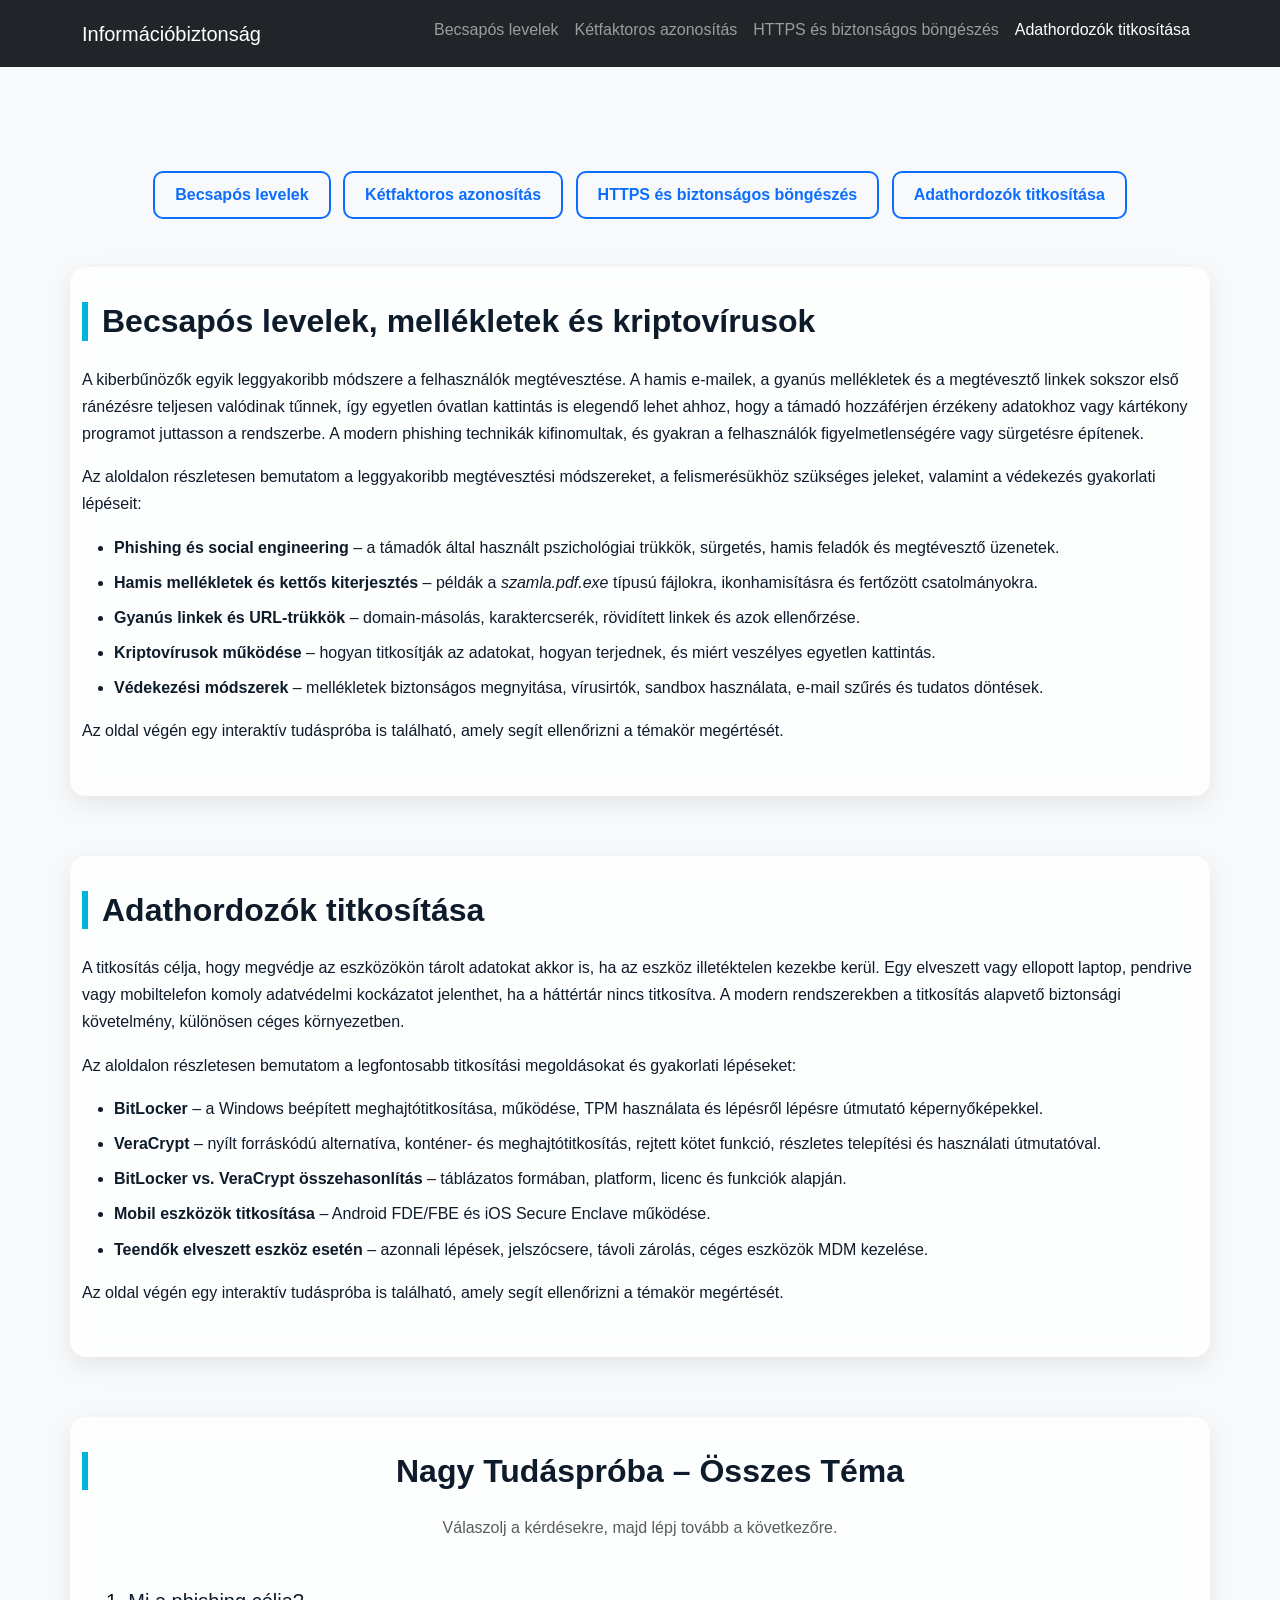
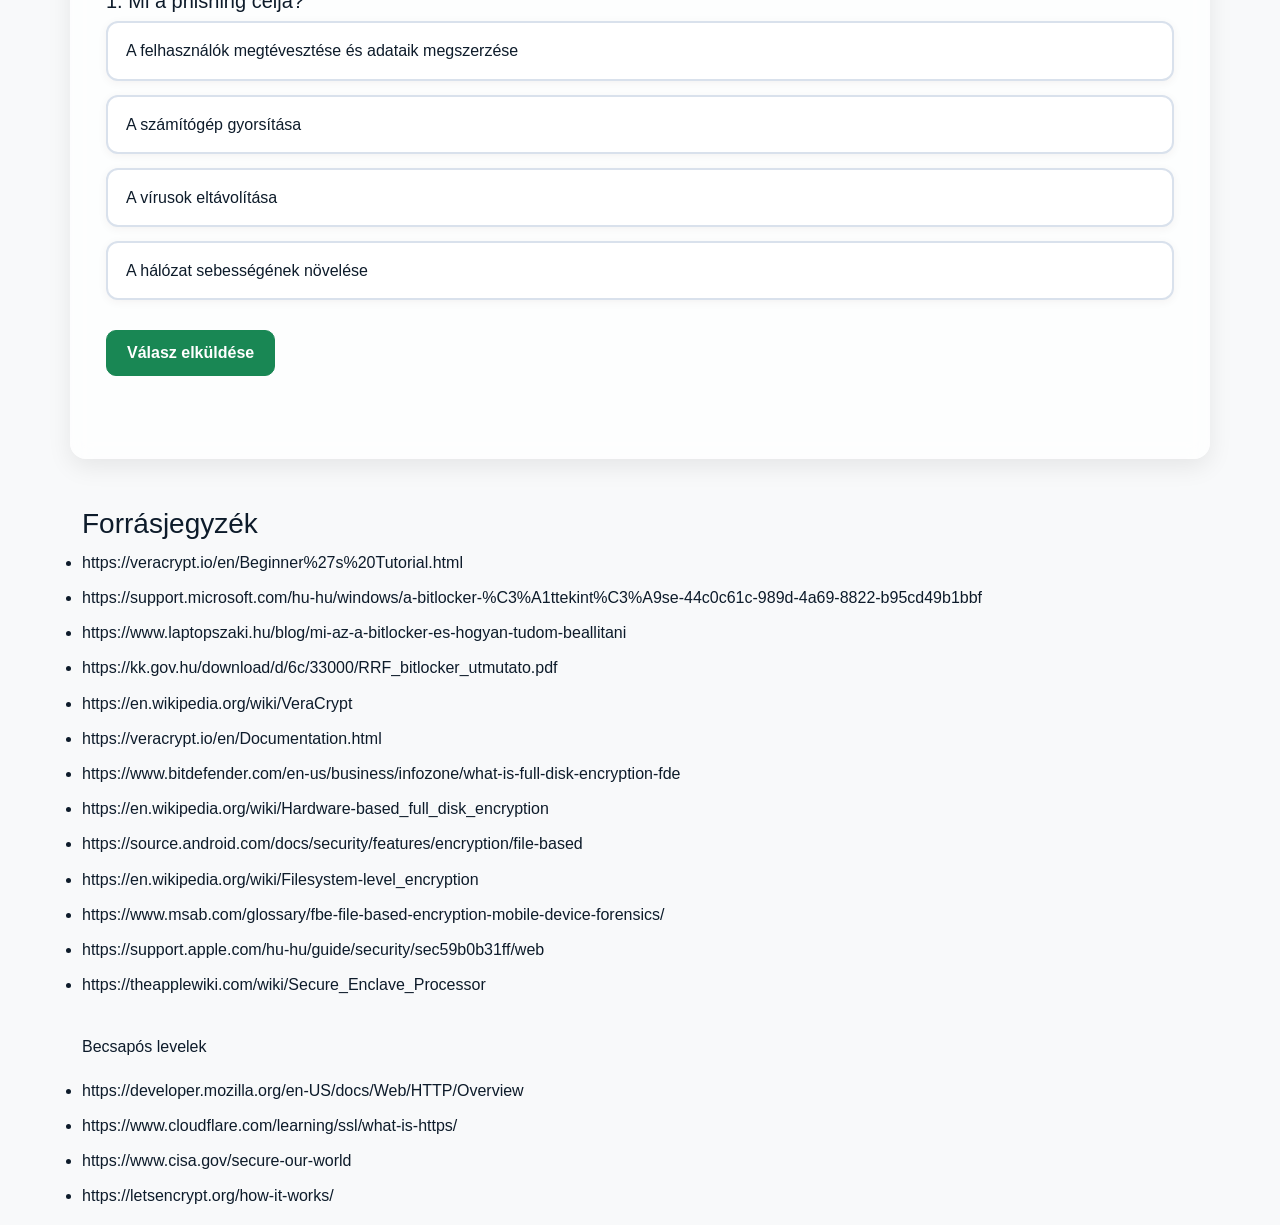
==== index.html @ 8bc3ad18 "Kvíz kérdések a közös kvízbe" ====
<!DOCTYPE html>
<html lang="hu">
<head>
    <meta charset="UTF-8">
    <meta name="viewport" content="width=device-width, initial-scale=1.0">
    <title>Főoldal</title>
    <link href="https://cdn.jsdelivr.net/npm/bootstrap@5.3.2/dist/css/bootstrap.min.css" rel="stylesheet">
    <link rel="stylesheet" href="style_index.css">
    <script src="https://cdn.jsdelivr.net/npm/bootstrap@5.3.2/dist/js/bootstrap.bundle.min.js"></script>
</head>
<body>

<nav class="navbar navbar-expand-lg navbar-dark bg-dark">
    <div class="container">
        <a class="navbar-brand" href="index.html">Információbiztonság</a>

        <button class="navbar-toggler" type="button" data-bs-toggle="collapse" data-bs-target="#mainNavbar">
            <span class="navbar-toggler-icon"></span>
        </button>

        <div class="collapse navbar-collapse" id="mainNavbar">
            <ul class="navbar-nav ms-auto">

                <li class="nav-item">
                    <a class="nav-link" href="becsapos_levelek.html">Becsapós levelek</a>
                </li>

                <li class="nav-item">
                    <a class="nav-link" href="ketfaktoros.html">Kétfaktoros azonosítás</a>
                </li>

                <li class="nav-item">
                    <a class="nav-link" href="https.html">HTTPS és biztonságos böngészés</a>
                </li>

                <li class="nav-item">
                    <a class="nav-link active" href="adathordozok.html">Adathordozók titkosítása</a>
                </li>

            </ul>
        </div>
    </div>
</nav>
<div class="wave"></div>

<div class="topic-nav text-center mt-4 mb-5">
    <a href="#becsapos" class="btn btn-outline-primary mx-1">Becsapós levelek</a>
    <a href="#ketfaktor" class="btn btn-outline-primary mx-1">Kétfaktoros azonosítás</a>
    <a href="#https" class="btn btn-outline-primary mx-1">HTTPS és biztonságos böngészés</a>
    <a href="#adathordozok" class="btn btn-outline-primary mx-1">Adathordozók titkosítása</a>
</div>
<section class="container mt-5">
    <h2 id="becsapos">Becsapós levelek, mellékletek és kriptovírusok</h2>

    <p>
        A kiberbűnözők egyik leggyakoribb módszere a felhasználók megtévesztése. A hamis e-mailek,
        a gyanús mellékletek és a megtévesztő linkek sokszor első ránézésre teljesen valódinak tűnnek,
        így egyetlen óvatlan kattintás is elegendő lehet ahhoz, hogy a támadó hozzáférjen érzékeny
        adatokhoz vagy kártékony programot juttasson a rendszerbe. A modern phishing technikák
        kifinomultak, és gyakran a felhasználók figyelmetlenségére vagy sürgetésre építenek.
    </p>

    <p>
        Az aloldalon részletesen bemutatom a leggyakoribb megtévesztési módszereket, a felismerésükhöz
        szükséges jeleket, valamint a védekezés gyakorlati lépéseit:
    </p>

    <ul>
        <li><strong>Phishing és social engineering</strong> – a támadók által használt pszichológiai trükkök, sürgetés, hamis feladók és megtévesztő üzenetek.</li>
        <li><strong>Hamis mellékletek és kettős kiterjesztés</strong> – példák a <em>szamla.pdf.exe</em> típusú fájlokra, ikonhamisításra és fertőzött csatolmányokra.</li>
        <li><strong>Gyanús linkek és URL‑trükkök</strong> – domain‑másolás, karaktercserék, rövidített linkek és azok ellenőrzése.</li>
        <li><strong>Kriptovírusok működése</strong> – hogyan titkosítják az adatokat, hogyan terjednek, és miért veszélyes egyetlen kattintás.</li>
        <li><strong>Védekezési módszerek</strong> – mellékletek biztonságos megnyitása, vírusirtók, sandbox használata, e-mail szűrés és tudatos döntések.</li>
    </ul>

    <p>
        Az oldal végén egy interaktív tudáspróba is található, amely segít ellenőrizni a témakör megértését.
    </p>
</section>

<section class="container mt-5">
    <h2 id="adathordozok">Adathordozók titkosítása</h2>

    <p>
        A titkosítás célja, hogy megvédje az eszközökön tárolt adatokat akkor is, ha az eszköz illetéktelen kezekbe kerül.
        Egy elveszett vagy ellopott laptop, pendrive vagy mobiltelefon komoly adatvédelmi kockázatot jelenthet, ha a háttértár nincs titkosítva.
        A modern rendszerekben a titkosítás alapvető biztonsági követelmény, különösen céges környezetben.
    </p>

    <p>Az aloldalon részletesen bemutatom a legfontosabb titkosítási megoldásokat és gyakorlati lépéseket:</p>

    <ul>
        <li><strong>BitLocker</strong> – a Windows beépített meghajtótitkosítása, működése, TPM használata és lépésről lépésre útmutató képernyőképekkel.</li>
        <li><strong>VeraCrypt</strong> – nyílt forráskódú alternatíva, konténer‑ és meghajtótitkosítás, rejtett kötet funkció, részletes telepítési és használati útmutatóval.</li>
        <li><strong>BitLocker vs. VeraCrypt összehasonlítás</strong> – táblázatos formában, platform, licenc és funkciók alapján.</li>
        <li><strong>Mobil eszközök titkosítása</strong> – Android FDE/FBE és iOS Secure Enclave működése.</li>
        <li><strong>Teendők elveszett eszköz esetén</strong> – azonnali lépések, jelszócsere, távoli zárolás, céges eszközök MDM kezelése.</li>
    </ul>

    <p>
        Az oldal végén egy interaktív tudáspróba is található, amely segít ellenőrizni a témakör megértését.
    </p>
</section>

<section id="quiz" class="container my-5">
    <h2 class="text-center mb-4">Nagy Tudáspróba – Összes Téma</h2>
    <p class="text-muted text-center mb-4">Válaszolj a kérdésekre, majd lépj tovább a következőre.</p>

    <div class="quiz-wrapper">
        <div id="quiz-box" class="quiz-card p-4"></div>

        <div class="text-center">
            <button id="next-btn" class="btn quiz-next-btn mt-3" onclick="nextQuestion()" style="display:none;">
                Következő kérdés →
            </button>
        </div>

        <div id="quiz-result" class="mt-4"></div>
    </div>
</section>

<script>
const quizData = [
    
    {
        question: "Mi a phishing célja?",
        options: [
            "A felhasználók megtévesztése és adataik megszerzése",
            "A számítógép gyorsítása",
            "A vírusok eltávolítása",
            "A hálózat sebességének növelése"
        ],
        answer: 0
    },
    {
        question: "Melyik jel utalhat phishing e-mailre?",
        options: [
            "Helyesírási hibák és sürgetés",
            "Személyes megszólítás",
            "Céglogó használata",
            "Rövid üzenet"
        ],
        answer: 0
    },
    {
        question: "Mi a bankszámlaszám‑változtatásos csalás lényege?",
        options: [
            "A támadó hamis számlaszámot küld a partner nevében",
            "A bank automatikusan módosítja a számlaszámot",
            "A felhasználó új számlát nyit",
            "A bank rendszere hibázik"
        ],
        answer: 0
    },
    {
        question: "Mi a push bombing?",
        options: [
            "Sok jóváhagyási kérés küldése a felhasználónak",
            "A telefon felrobbantása",
            "A jelszó automatikus módosítása",
            "A SIM-kártya letiltása"
        ],
        answer: 0
    },
    {
        question: "Mi a leggyakoribb phishing módszer?",
        options: [
            "Hamis e-mail, amely sürget és adatot kér",
            "Telefonhívás a banktól",
            "Személyes találkozó",
            "Hivatalos levél postán"
        ],
        answer: 0
    },

    
    {
        question: "Mi a kétfaktoros azonosítás lényege?",
        options: [
            "Két különböző azonosítási tényező használata",
            "Két jelszó használata",
            "Két felhasználó egyidejű bejelentkezése",
            "Két eszköz csatlakoztatása"
        ],
        answer: 0
    },
    {
        question: "Melyik NEM hitelesítési faktor?",
        options: [
            "Tudás (jelszó)",
            "Birtoklás (telefon)",
            "Biometria (ujjlenyomat)",
            "Monitor felbontása"
        ],
        answer: 3
    },
    {
        question: "Mi a legnagyobb hátránya az SMS‑alapú 2FA‑nak?",
        options: [
            "SIM‑csere támadással kijátszható",
            "Nem működik mobilon",
            "Drága",
            "Csak cégek használhatják"
        ],
        answer: 0
    },
    {
        question: "Miért biztonságosabb az authenticator alkalmazás az SMS‑nél?",
        options: [
            "A kódot a telefon generálja, nem érkezik SMS-ben",
            "Több számjegyű a kód",
            "Szebb a felület",
            "Nem kell internet"
        ],
        answer: 0
    },
    {
        question: "Mi a hardveres token előnye?",
        options: [
            "Nagyon magas biztonság",
            "Olcsó",
            "Nem kell hozzá jelszó",
            "Csak bankok használhatják"
        ],
        answer: 0
    },
    {
        question: "Mi a push értesítéses hitelesítés veszélye?",
        options: [
            "A felhasználó megszokásból jóváhagyhatja",
            "Nem működik mobilon",
            "Csak cégek használhatják",
            "Nem kér jelszót"
        ],
        answer: 0
    },

    
    {
        question: "Mi a HTTPS fő előnye a HTTP-hez képest?",
        options: [
            "Titkosított kapcsolatot biztosít",
            "Gyorsabb",
            "Kevesebb adatot használ",
            "Nem kell hozzá internet"
        ],
        answer: 0
    },
    {
        question: "Mit jelent a lakat ikon a böngészőben?",
        options: [
            "A kapcsolat titkosított",
            "Az oldal 100% megbízható",
            "Az oldal vírusmentes",
            "Az oldal gyors"
        ],
        answer: 0
    },
    {
        question: "Melyik NEM igaz a HTTP-re?",
        options: [
            "Titkosítatlan",
            "Lehallgatható",
            "Biztonságos bankoláshoz",
            "Port 80-at használ"
        ],
        answer: 2
    },
    {
        question: "Mi biztosítja a HTTPS titkosítását?",
        options: [
            "TLS",
            "VPN",
            "JavaScript",
            "HTML"
        ],
        answer: 0
    },
    {
        question: "Mi a digitális tanúsítvány szerepe?",
        options: [
            "Igazolja a weboldal hitelességét",
            "Gyorsítja a böngészést",
            "Megakadályozza a reklámokat",
            "Növeli a felbontást"
        ],
        answer: 0
    },
    {
        question: "Melyik tanúsítványtípus a legerősebb?",
        options: [
            "DV",
            "OV",
            "EV",
            "HTTP"
        ],
        answer: 2
    },
    {
        question: "Mi NEM igaz a HTTPS-re?",
        options: [
            "Titkosítja az adatokat",
            "Biztosítja az integritást",
            "Hitelesíti a szervert",
            "Megakadályozza a csaló weboldalakat"
        ],
        answer: 3
    },

    
    {
        question: "Miért fontos a titkosítás?",
        options: [
            "Megakadályozza, hogy illetéktelenek hozzáférjenek az adatokhoz",
            "Gyorsabb lesz a gép",
            "Több tárhelyet ad",
            "Nem kell jelszó"
        ],
        answer: 0
    },
    {
        question: "Miért nem elég a képernyőzár titkosítás nélkül?",
        options: [
            "A háttértár tartalma titkosítás nélkül olvasható",
            "A képernyőzár könnyen törlődik",
            "A képernyőzár törli az adatokat",
            "A képernyőzár csak telefonon működik"
        ],
        answer: 0
    },
    {
        question: "Mi a BitLocker?",
        options: [
            "Windows beépített meghajtótitkosítója",
            "Egy vírusirtó",
            "Egy jelszókezelő",
            "Egy böngésző"
        ],
        answer: 0
    },
    {
        question: "Mikor kérhet a BitLocker jelszót?",
        options: [
            "Ha a TPM gyanús változást észlel",
            "Ha túl sok fájlt törlünk",
            "Ha lemerül az akkumulátor",
            "Ha megváltozik a háttérkép"
        ],
        answer: 0
    },
    {
        question: "Mi a VeraCrypt egyik különleges funkciója?",
        options: [
            "Rejtett kötet",
            "Automatikus jelszómentés",
            "Csak pendrive titkosítása",
            "Fizetős funkciók"
        ],
        answer: 0
    },
    {
        question: "Mitől függ az iOS titkosításának erőssége?",
        options: [
            "A jelkód hosszától",
            "A telefon színétől",
            "A háttérkép felbontásától",
            "A SIM szolgáltatótól"
        ],
        answer: 0
    },
    {
        question: "Melyik Android titkosítási mód a modernebb?",
        options: [
            "FDE",
            "FBE",
            "Nincs titkosítás",
            "Csak rootolt telefonokon működik"
        ],
        answer: 1
    },
    {
        question: "Mi az első teendő, ha elveszik egy titkosított eszköz?",
        options: [
            "Jelszavak cseréje és távoli zárolás",
            "Új eszköz vásárlása",
            "Semmi, mert úgysem férnek hozzá",
            "A készülék szétszerelése"
        ],
        answer: 0
    },
    { question: "Mi a phishing lényege?",
      options: ["Technikai sebezhetőség kihasználása", "Az ember pszichológiai manipulálása", "Automatikus vírusfertőzés"],
      answer: 1 },

    { question: "Melyik pszichológiai trükk NEM jellemző a phishingre?",
      options: ["Sürgetés", "Félelemkeltés", "Humor"],
      answer: 2 },

    { question: "Mi az authority bias?",
      options: ["Tekintélyre hivatkozás", "Kíváncsiság felkeltése", "Jutalom ígérete"],
      answer: 0 },

    { question: "Mi a spear phishing?",
      options: ["Tömeges levél", "Személyre szabott támadás", "Telefonos átverés"],
      answer: 1 },

    { question: "Mi a whaling?",
      options: ["Vezetők elleni célzott támadás", "Makró vírus", "QR‑kódos csalás"],
      answer: 0 },

    { question: "Mi a clone phishing?",
      options: ["Valódi e-mail lemásolása", "Hamis QR-kód", "Telefonos csalás"],
      answer: 0 },

    { question: "Mi a BEC?",
      options: ["Céges pénzügyi átverés", "Fájlvírus", "Makróhiba"],
      answer: 0 },

    { question: "Mi a vishing?",
      options: ["Telefonos csalás", "QR‑kódos átverés", "Hamis weboldal"],
      answer: 0 },

    { question: "Mi a quishing?",
      options: ["QR‑kódos phishing", "Telefonos átverés", "Hamis számla"],
      answer: 0 },

    { question: "Melyik a gyanús feladó?",
      options: ["info@nav.gov.hu", "support@secure-bank-help.com", "ugyfelszolgalat@gls.com"],
      answer: 1 },

    { question: "Melyik a leginkább gyanús tárgy?",
      options: ["Számlatartozás értesítő", "Gyanús bejelentkezést észleltünk", "AZONNALI TEENDŐ – Fiókzárolás"],
      answer: 2 },

    { question: "Melyik a hamis link?",
      options: ["https://nav.gov.hu", "https://nav-refund.eu", "https://account.microsoft.com"],
      answer: 1 },

    { question: "Mi a helyes reakció gyanús e-mailre?",
      options: ["Megnyitod", "Törlöd vagy jelented", "Válaszolsz"],
      answer: 1 },

    { question: "Mi a phishing fő célja?",
      options: ["Adatlopás", "Képszerkesztés", "Hangfelvétel"],
      answer: 0 },

    { question: "Mi a Unicode domain hamisítás lényege?",
      options: ["Hasonló karakterekkel megtévesztés", "Fájlméret növelése", "Ikoncsere"],
      answer: 0 },

    { question: "Mi a helyes lépés, ha egy link gyanús?",
      options: ["Rákattintasz", "Egérrel fölé viszed és ellenőrzöd", "Továbbítod másnak"],
      answer: 1 },

    { question: "Mi a social engineering lényege?",
      options: ["Ember manipulálása", "Hardverhiba", "Szoftverfrissítés"],
      answer: 0 },

    { question: "Mi a helyes reakció NAV‑os csalásra?",
      options: ["Megnyitod a linket", "Ellenőrzöd a hivatalos oldalon", "Visszaírsz"],
      answer: 1 },

    { question: "Mi a GLS/DPD csomagos csalás célja?",
      options: ["Csomagküldés", "Vámkezelési díj kicsalása", "Reklám"],
      answer: 1 },

    { question: "KÉPES – Mi a gyanús ezen az Instagram‑os e-mailen?",
      options: ["Sürgetés és fióklezárás fenyegetése", "Hivatalos domain", "Semmi gyanús"],
      answer: 0,
      image: "images/kviz2.png" },

    { question: "Mi a kettős kiterjesztés célja?",
      options: ["Gyorsabb megnyitás", "Valódi kiterjesztés elrejtése", "Fájlméret csökkentése"],
      answer: 1 },

    { question: "Melyik a veszélyes fájlnév?",
      options: ["szamla_2024.pdf", "photo.jpg.exe", "dokumentum.docx"],
      answer: 1 },

    { question: "Mi a homoglif trükk?",
      options: ["Hasonló betűk cseréje", "Fájlméret növelése", "Ikoncsere"],
      answer: 0 },

    { question: "Mi a RAT?",
      options: ["Távoli hozzáférést adó kártevő", "Számlázó program", "Képszerkesztő"],
      answer: 0 },

    { question: "Mi történhet fertőzött melléklet megnyitásakor?",
      options: ["Letölt további kártevőket", "Csak képet jelenít meg", "Semmi"],
      answer: 0 },

    { question: "KÉPES – Miben gyanús ez az üzenet, amely APK letöltésére kér?",
      options: ["Ismeretlen forrásból APK‑t töltet le", "Hivatalos áruházba visz", "Semmi gond vele"],
      answer: 0,
      image: "images/kviz1.jpg" },

    { question: "Mi a helyes lépés fertőzés gyanúja után?",
      options: ["Újraindítás", "Wi‑Fi kikapcsolása", "Megnyitás újra"],
      answer: 1 },

    { question: "Melyik NEM veszélyes kiterjesztés?",
      options: [".exe", ".scr", ".jpg"],
      answer: 2 },

    { question: "Mi a sandbox célja?",
      options: ["Biztonságos tesztelés", "Fájl tömörítés", "Kép szerkesztés"],
      answer: 0 },

    { question: "Mi a helyes reakció gyanús mellékletre?",
      options: ["Megnyitod", "Továbbítod", "Nem nyitod meg és jelzed"],
      answer: 2 },

    { question: "Mi a Unicode RTL override?",
      options: ["Fájlnév végét megfordítja", "Ikoncsere", "Fájlméret növelése"],
      answer: 0 },

    { question: "Mi a proxy fertőzés?",
      options: ["Gép felhasználása más támadásokhoz", "Képátalakítás", "Hangtorzítás"],
      answer: 0 },

    { question: "Mi a helyes lépés ZIP melléklet esetén?",
      options: ["Automatikus megnyitás", "Tartalom ellenőrzése", "Továbbítás"],
      answer: 1 },

    { question: "Mi a makró vírus?",
      options: ["Word/Excel makróban futó kártevő", "Képnézegető", "Hangfájl"],
      answer: 0 },

    { question: "Mi a ransomware célja?",
      options: ["Titkosítás és zsarolás", "Képszerkesztés", "Hangfelvétel"],
      answer: 0 },

    { question: "Mi a ransomware első lépése?",
      options: ["Fájlok feltérképezése", "Titkosítás", "Törlés"],
      answer: 0 },

    { question: "Mi a ransomware végső lépése?",
      options: ["Zsaroló üzenet megjelenítése", "Windows frissítés", "Fájlok törlése"],
      answer: 0 },

    { question: "Melyik titkosítást használják gyakran?",
      options: ["AES + RSA", "ZIP", "PNG"],
      answer: 0 },

    { question: "Miért hatékony a ransomware?",
      options: ["Visszafejthetetlen titkosítás kulcs nélkül", "Lassú működés", "Kevésbé terjed"],
      answer: 0 },

    { question: "KÉPES – Mit látsz ezen a képen?",
      options: ["Ransomware zsaroló üzenetet", "Egyszerű szöveges jegyzetet", "Számlát"],
      answer: 0,
      image: "images/kviz3.png" },

    { question: "Mi a helyes lépés fertőzés után?",
      options: ["Wi‑Fi kikapcsolása", "Újraindítás", "Megnyitás újra"],
      answer: 0 },

    { question: "Mi a hálózati fertőzés veszélye?",
      options: ["Tömeges kár", "Lassú gép", "Hanghiba"],
      answer: 0 },

    { question: "Mi a shadow copy törlése?",
      options: ["Árnyékmásolatok eltávolítása", "Képszerkesztés", "Hangfelvétel"],
      answer: 0 },

    { question: "Mi a kulcskezelés célja?",
      options: ["Titkosítási kulcs védelme", "Kép tömörítés", "Hangtorzítás"],
      answer: 0 },

    { question: "Mi a smishing?",
      options: ["SMS‑es phishing", "Telefonos csalás", "QR‑kódos átverés"],
      answer: 0 },

    { question: "Mi a csomagos csalás célja?",
      options: ["Vámkezelési díj kicsalása", "Csomagküldés", "Reklám"],
      answer: 0 },

    { question: "Mi a helyes reakció gyanús SMS-re?",
      options: ["Megnyitod", "Törlöd", "Visszaírsz"],
      answer: 1 },

    { question: "KÉPES – Mi a gyanús ezen a Royal Mail‑es SMS‑en?",
      options: ["Díjfizetésre kér egy furcsa domainen", "Mindig így kommunikál a posta", "Semmi gyanús"],
      answer: 0,
      image: "images/kviz5.jpg" },

    { question: "KÉPES – Mi a gyanús ezen a FedEx‑es SMS‑en?",
      options: ["Rövidített, ismeretlen link", "Hivatalos alkalmazásra mutat", "Semmi gyanús"],
      answer: 0,
      image: "images/kviz4.jpg" }
];


let currentIndex = 0;
let score = 0;
let answers = [];
let selectedAnswer = null;

function loadQuestion() {
    selectedAnswer = null;

    const q = quizData[currentIndex];
    const box = document.getElementById("quiz-box");

    let imageHTML = "";
    if (q.image) {
        imageHTML = `<img src="${q.image}" class="img-fluid mb-3" alt="Kérdés képe">`;
    }

    box.innerHTML = `
    ${imageHTML}
    <h5>${currentIndex + 1}. ${q.question}</h5>

    ${q.options.map((opt, i) => `
        <div class="quiz-option" onclick="selectOption(${i})" id="opt-${i}">
            ${opt}
        </div>
    `).join("")}

    <button class="btn btn-success mt-3" onclick="submitAnswer()">Válasz elküldése</button>
`;

}

function selectOption(i) {
    selectedAnswer = i;

    document.querySelectorAll(".quiz-option").forEach(opt => {
        opt.classList.remove("selected");
    });

    document.getElementById(`opt-${i}`).classList.add("selected");
}

function submitAnswer() {
    if (selectedAnswer === null) {
        alert("Válassz egy lehetőséget!");
        return;
    }

    const correct = quizData[currentIndex].answer;

    answers.push({
        question: quizData[currentIndex].question,
        selected: quizData[currentIndex].options[selectedAnswer],
        correct: quizData[currentIndex].options[correct],
        isCorrect: selectedAnswer === correct
    });

    if (selectedAnswer === correct) {
        document.getElementById(`opt-${selectedAnswer}`).classList.add("correct");
        score++;
    } else {
        document.getElementById(`opt-${selectedAnswer}`).classList.add("wrong");
        document.getElementById(`opt-${correct}`).classList.add("correct");
    }

    document.querySelectorAll(".quiz-option").forEach(opt => {
        opt.classList.add("locked");
    });

    document.getElementById("next-btn").style.display = "inline-block";
}

function nextQuestion() {
    currentIndex++;

    document.getElementById("next-btn").style.display = "none";

    if (currentIndex < quizData.length) {
        loadQuestion();
    } else {
        showResults();
    }
}

function showResults() {
    let html = `
        <h3>Eredmény: ${score} / ${quizData.length} pont</h3>
        <ul class="list-group mt-3">
    `;

    answers.forEach((a, i) => {
        html += `
            <li class="list-group-item">
                <strong>${i + 1}. ${a.question}</strong><br>
                <span style="color:${a.isCorrect ? 'green' : 'red'};">
                    Te válaszod: ${a.selected}
                </span><br>
                <em>Helyes válasz: ${a.correct}</em>
            </li>
        `;
    });

    html += "</ul>";

    document.getElementById("quiz-box").innerHTML = "";
    document.getElementById("quiz-result").innerHTML = html;
}

window.onload = loadQuestion;
</script>


<h3 class="container mt-4">Forrásjegyzék</h3>
<ul class="container">
    <li>https://veracrypt.io/en/Beginner%27s%20Tutorial.html</li>
    <li>https://support.microsoft.com/hu-hu/windows/a-bitlocker-%C3%A1ttekint%C3%A9se-44c0c61c-989d-4a69-8822-b95cd49b1bbf</li>
    <li>https://www.laptopszaki.hu/blog/mi-az-a-bitlocker-es-hogyan-tudom-beallitani</li>
    <li>https://kk.gov.hu/download/d/6c/33000/RRF_bitlocker_utmutato.pdf</li>
    <li>https://en.wikipedia.org/wiki/VeraCrypt</li>
    <li>https://veracrypt.io/en/Documentation.html</li>
    <li>https://www.bitdefender.com/en-us/business/infozone/what-is-full-disk-encryption-fde</li>
    <li>https://en.wikipedia.org/wiki/Hardware-based_full_disk_encryption</li>
    <li>https://source.android.com/docs/security/features/encryption/file-based</li>
    <li>https://en.wikipedia.org/wiki/Filesystem-level_encryption</li>
    <li>https://www.msab.com/glossary/fbe-file-based-encryption-mobile-device-forensics/</li>
    <li>https://support.apple.com/hu-hu/guide/security/sec59b0b31ff/web</li>
    <li>https://theapplewiki.com/wiki/Secure_Enclave_Processor</li>
    <br>
    <p>Becsapós levelek</p>
    <li>https://developer.mozilla.org/en-US/docs/Web/HTTP/Overview</li>
    <li>https://www.cloudflare.com/learning/ssl/what-is-https/</li>
    <li>https://www.cisa.gov/secure-our-world</li>
    <li>https://letsencrypt.org/how-it-works/</li>
</ul>

</body>
</html>
---- style_index.css ----
body {
    font-family: 'Inter', sans-serif;
    background: #f8f9fa;
    color: #0d1b2a;
    line-height: 1.7;
}

.hero {
    background: linear-gradient(rgba(0,0,0,0.65), rgba(0,0,0,0.65)),
                url('https://blancco.hu/wp-content/uploads/2017/11/encryption-768x399.jpg');
    background-size: cover;
    background-position: center;
    padding: 140px 0;
    text-align: center;
    color: white;
}

.hero h1 {
    font-size: 3.2rem;
    font-weight: 700;
}

.hero p {
    font-size: 1.4rem;
    opacity: 0.9;
}

section {
    background: rgba(255,255,255,0.75);
    backdrop-filter: blur(10px);
    padding: 35px;
    border-radius: 16px;
    box-shadow: 0 8px 24px rgba(0,0,0,0.08);
    margin-bottom: 60px;
    animation: fadeIn 0.5s ease;
}

.section-title,
h2 {
    font-size: 2rem;
    font-weight: 700;
    border-left: 6px solid #00b4d8;
    padding-left: 14px;
    margin-bottom: 25px;
}

img.img-fluid {
    border-radius: 14px;
    border: 1px solid #dce3eb;
    box-shadow: 0 6px 18px rgba(0,0,0,0.12);
}

table {
    border-radius: 12px;
    overflow: hidden;
}

.table {
    background: white;
    box-shadow: 0 6px 20px rgba(0,0,0,0.08);
}

.table thead {
    background: linear-gradient(135deg, #1e88e5, #1565c0);
    color: white;
}

ul li, ol li {
    margin-bottom: 8px;
}

.alert {
    border-radius: 12px;
    padding: 18px 22px;
    font-size: 1rem;
}

button, .btn {
    border-radius: 10px !important;
    padding: 10px 20px !important;
    font-weight: 600 !important;
}

@keyframes fadeIn {
    from { opacity: 0; transform: translateY(10px); }
    to { opacity: 1; transform: translateY(0); }
}

html {
    scroll-behavior: smooth;
}
.wave {
    width: 100%;
    height: 80px;
    background: url('https://svgshare.com/i/ubC.svg');
    background-size: cover;
}

.topic-nav .btn {
    border-radius: 30px;
    padding: 10px 22px;
    font-weight: 600;
    border-width: 2px;
    transition: 0.25s ease;
}

.topic-nav .btn:hover {
    background: #0d6efd;
    color: white;
    transform: translateY(-2px);
    box-shadow: 0 6px 16px rgba(0,0,0,0.15);
}

.quiz-option {
    background: #ffffff;
    border: 2px solid #d9e1ec;
    border-radius: 12px;
    padding: 14px 18px;
    margin-bottom: 14px;
    font-size: 1rem;
    font-weight: 500;
    cursor: pointer;
    transition: 0.25s ease;
    box-shadow: 0 2px 10px rgba(0,0,0,0.05);

    display: block;     
    width: 100%;         
}
.quiz-option.selected {
    background: #b6d4fe !important;
    border-color: #0a58ca !important;
    color: #000 !important;
    box-shadow: 0 0 10px rgba(0, 123, 255, 0.5);
    transform: scale(1.02);
}
.quiz-next-btn {
    background: linear-gradient(135deg, #4a90e2, #6fcf97);
    border: none;
    color: white !important;
    padding: 12px 28px !important;
    font-size: 1.15rem !important;
    border-radius: 14px !important;
    font-weight: 600 !important;
    letter-spacing: 0.5px;
    transition: 0.25s ease;
    box-shadow: 0 4px 12px rgba(0,0,0,0.15);
}

.quiz-next-btn:hover {
    transform: translateY(-3px);
    box-shadow: 0 8px 20px rgba(0,0,0,0.25);
    opacity: 0.95;
}

.quiz-next-btn:active {
    transform: translateY(0);
    box-shadow: 0 4px 12px rgba(0,0,0,0.15);
}
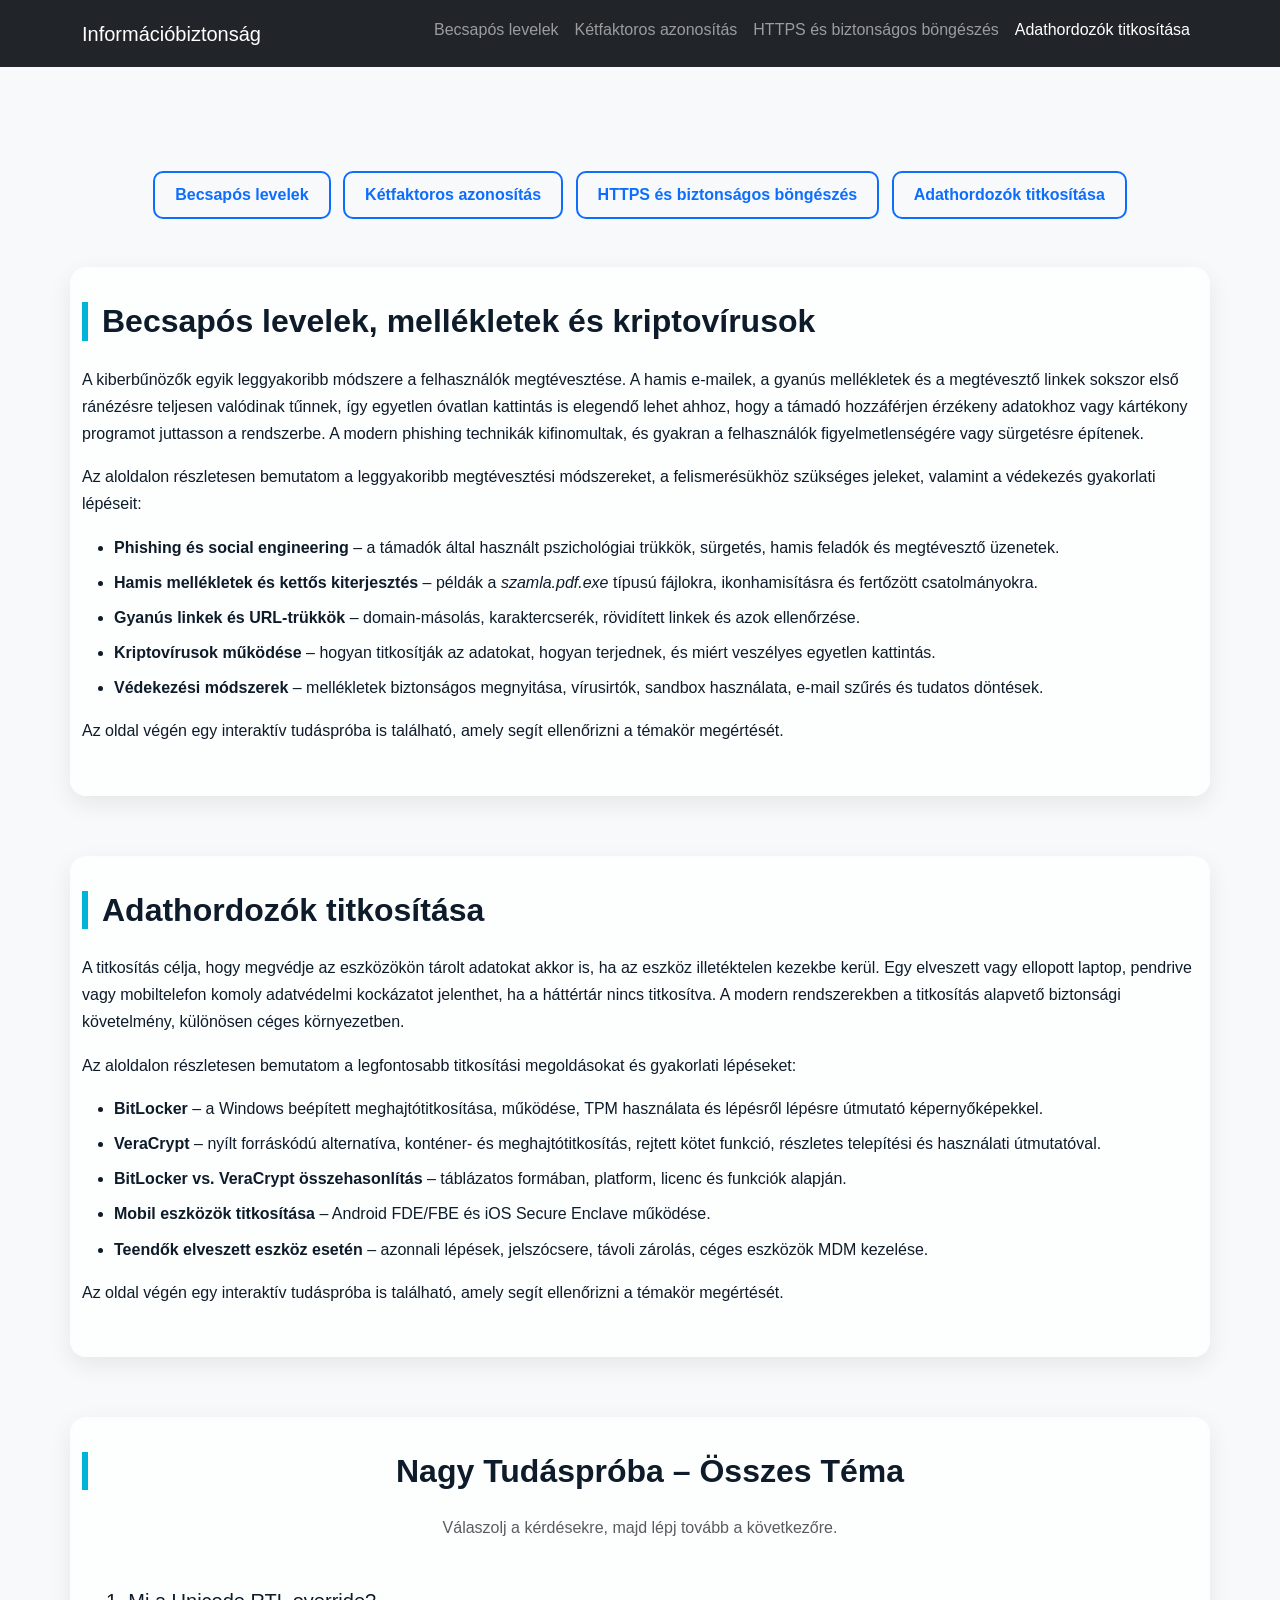
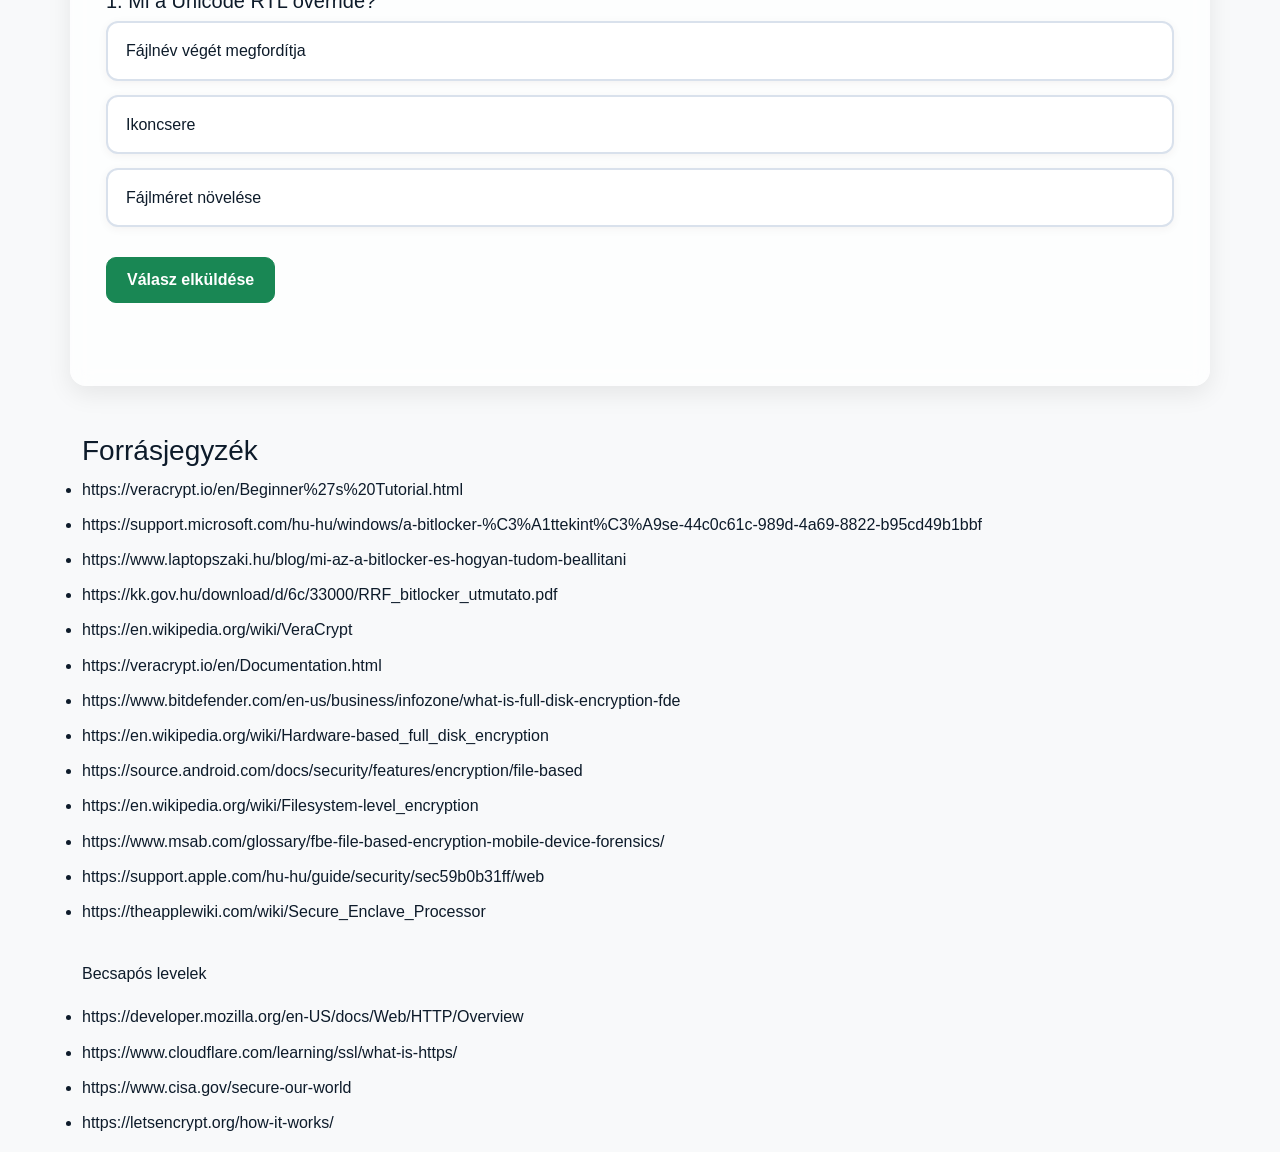
==== commit 7bed8df0: "Fő oldal quiz Quiz randomizálása." ====
--- a/index.html
+++ b/index.html
@@ -120,7 +120,7 @@
 </section>
 
 <script>
-const quizData = [
+let quizData = [
     
     {
         question: "Mi a phishing célja?",
@@ -311,7 +311,7 @@
     {
         question: "Miért fontos a titkosítás?",
         options: [
-            "Megakadályozza, hogy illetéktelenek hozzáférjenek az adatokhoz",
+            "Megakadályozza, hogy illetékftelenek hozzáférjenek az adatokhoz",
             "Gyorsabb lesz a gép",
             "Több tárhelyet ad",
             "Nem kell jelszó"
@@ -589,6 +589,19 @@
       answer: 0,
       image: "images/kviz4.jpg" }
 ];
+
+function getRandomQuestions(allQuestions, count) {
+    let shuffled = [...allQuestions];
+
+    for (let i = shuffled.length - 1; i > 0; i--) {
+        const j = Math.floor(Math.random() * (i + 1));
+        [shuffled[i], shuffled[j]] = [shuffled[j], shuffled[i]];
+    }
+
+    return shuffled.slice(0, count);
+}
+
+quizData = getRandomQuestions(quizData, 40);
 
 
 let currentIndex = 0;
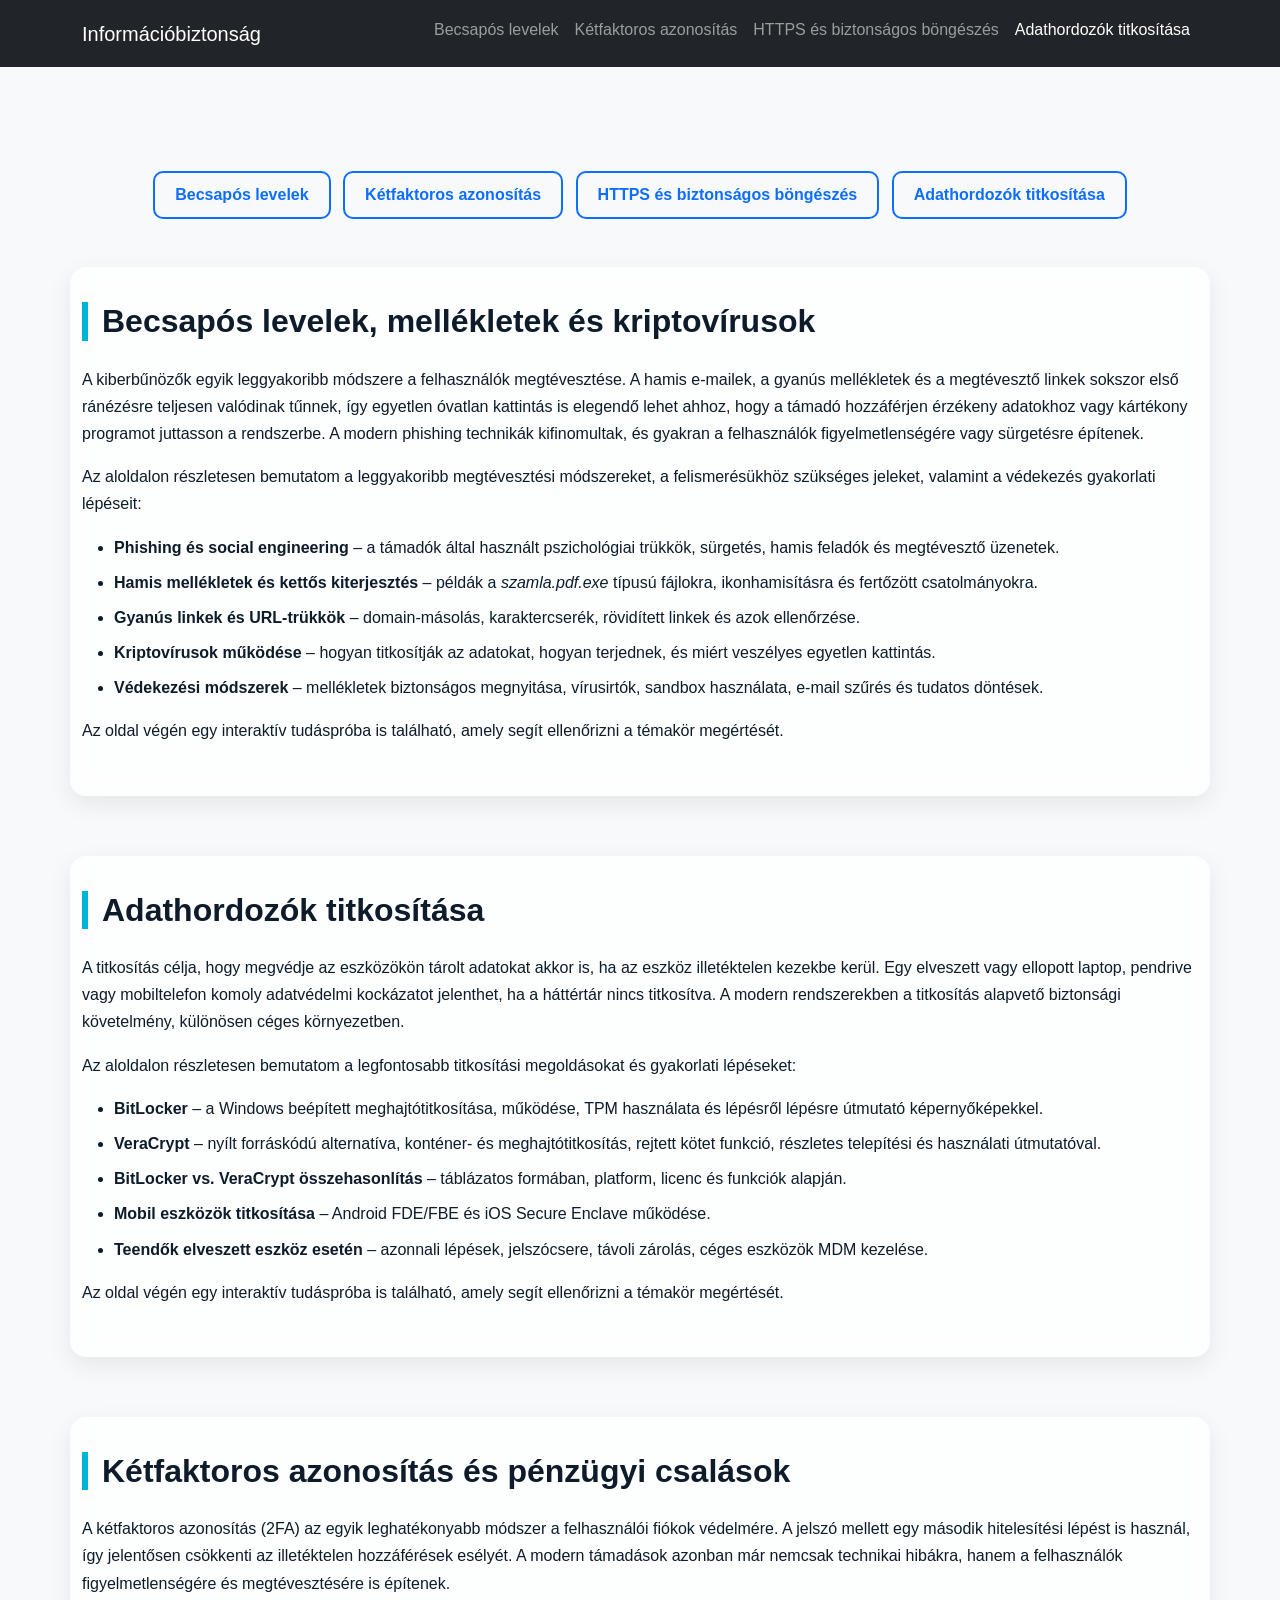
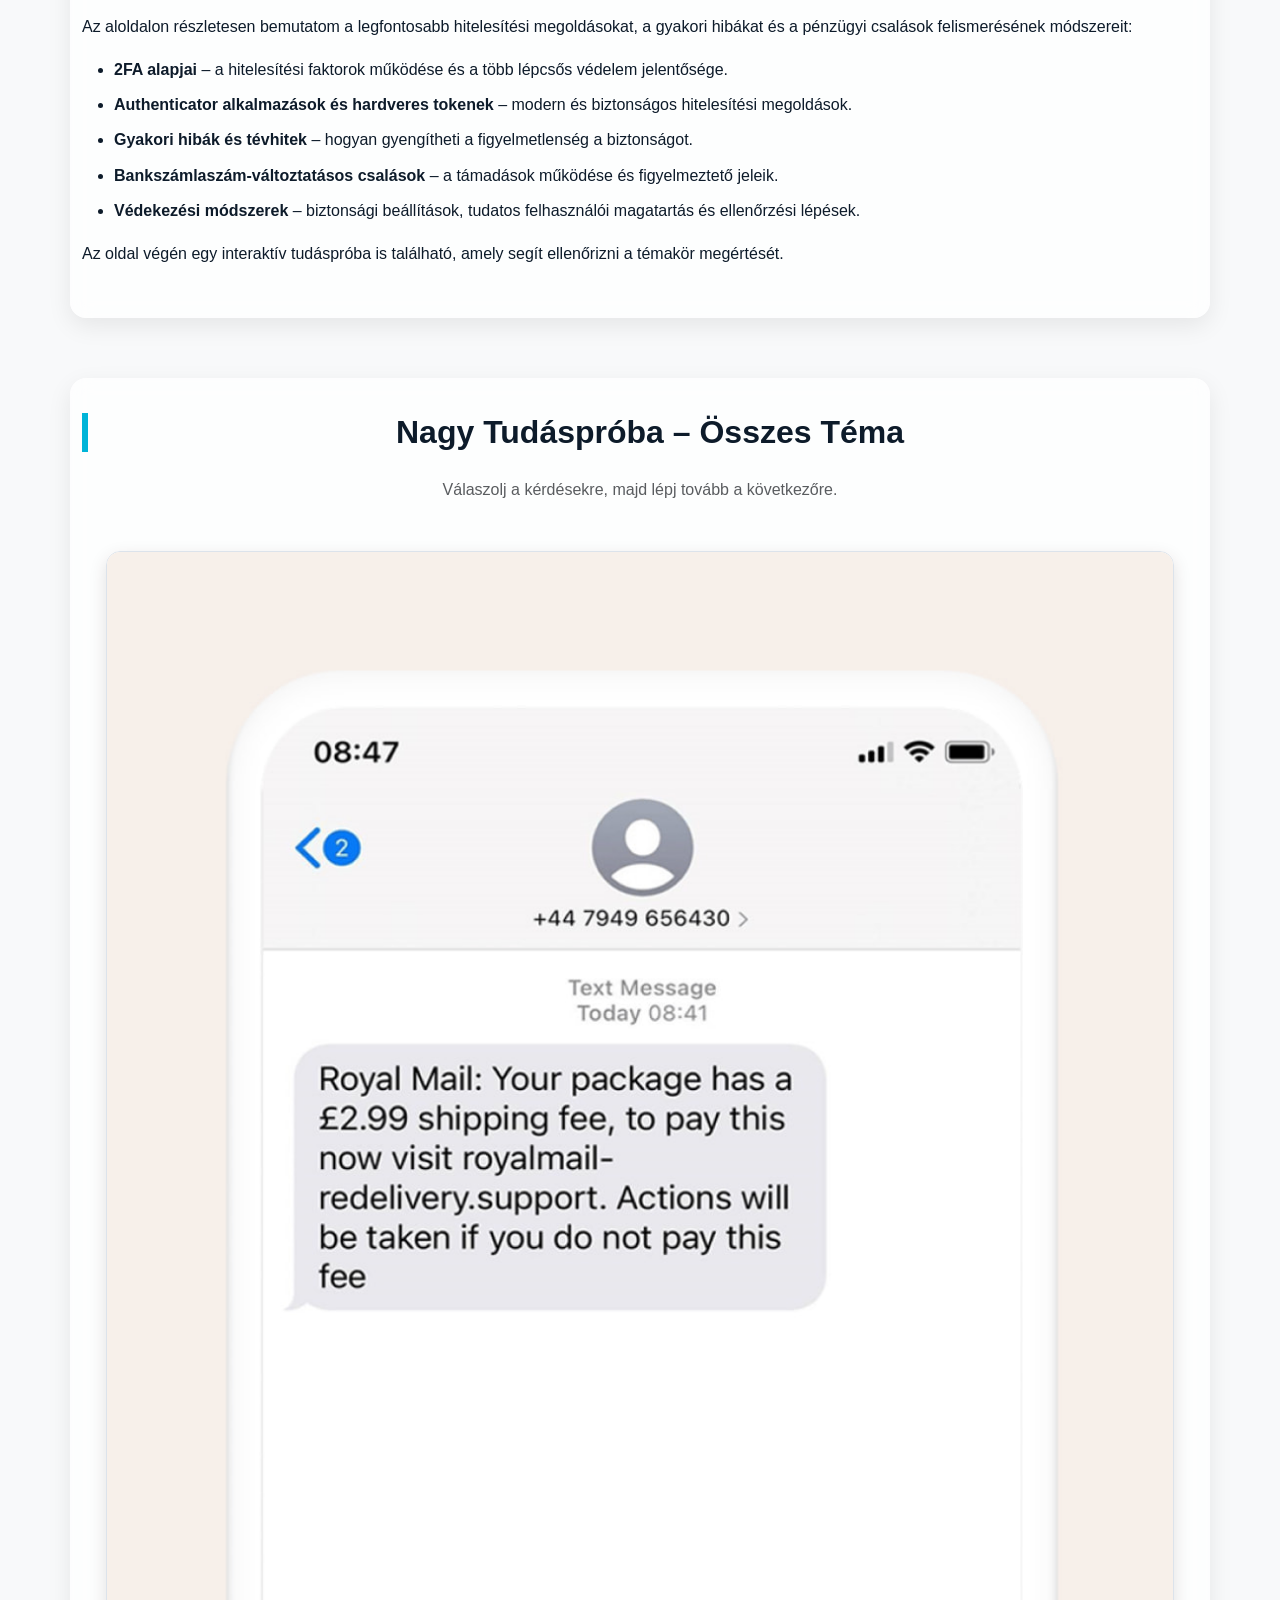
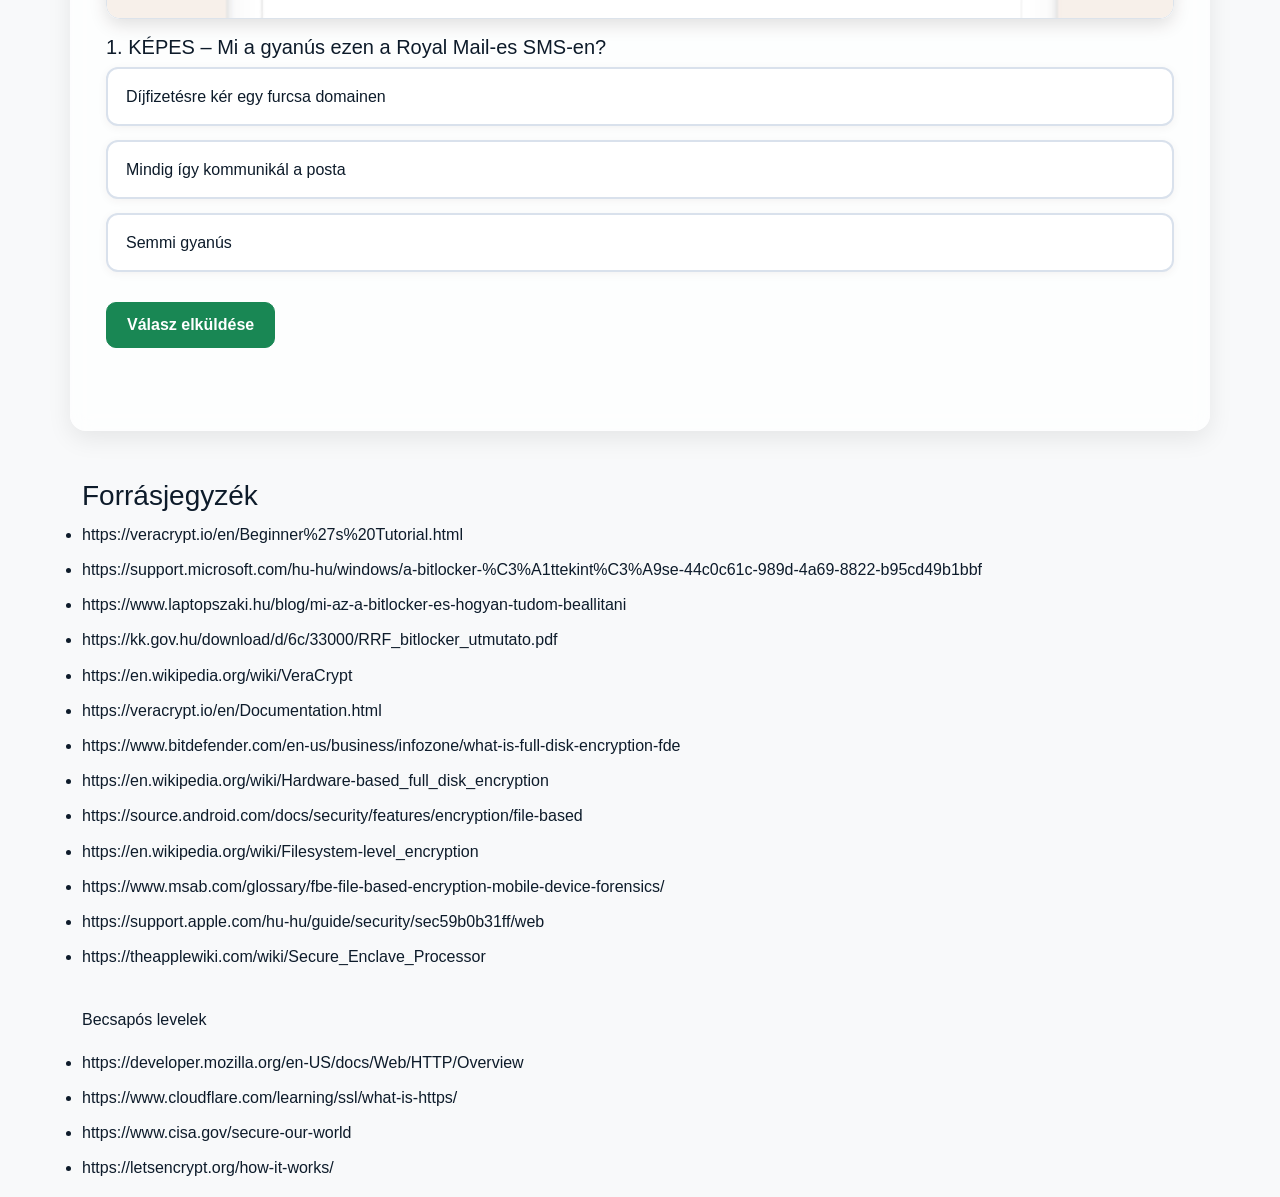
==== commit 4c25ad28: "kétfaktoros összefoglaló" ====
--- a/index.html
+++ b/index.html
@@ -95,6 +95,34 @@
         <li><strong>BitLocker vs. VeraCrypt összehasonlítás</strong> – táblázatos formában, platform, licenc és funkciók alapján.</li>
         <li><strong>Mobil eszközök titkosítása</strong> – Android FDE/FBE és iOS Secure Enclave működése.</li>
         <li><strong>Teendők elveszett eszköz esetén</strong> – azonnali lépések, jelszócsere, távoli zárolás, céges eszközök MDM kezelése.</li>
+    </ul>
+
+    <p>
+        Az oldal végén egy interaktív tudáspróba is található, amely segít ellenőrizni a témakör megértését.
+    </p>
+</section>
+
+<section class="container mt-5">
+    <h2 id="ketfaktor">Kétfaktoros azonosítás és pénzügyi csalások</h2>
+
+    <p>
+        A kétfaktoros azonosítás (2FA) az egyik leghatékonyabb módszer a felhasználói fiókok védelmére.
+        A jelszó mellett egy második hitelesítési lépést is használ, így jelentősen csökkenti
+        az illetéktelen hozzáférések esélyét. A modern támadások azonban már nemcsak technikai hibákra,
+        hanem a felhasználók figyelmetlenségére és megtévesztésére is építenek.
+    </p>
+
+    <p>
+        Az aloldalon részletesen bemutatom a legfontosabb hitelesítési megoldásokat,
+        a gyakori hibákat és a pénzügyi csalások felismerésének módszereit:
+    </p>
+
+    <ul>
+        <li><strong>2FA alapjai</strong> – a hitelesítési faktorok működése és a több lépcsős védelem jelentősége.</li>
+        <li><strong>Authenticator alkalmazások és hardveres tokenek</strong> – modern és biztonságos hitelesítési megoldások.</li>
+        <li><strong>Gyakori hibák és tévhitek</strong> – hogyan gyengítheti a figyelmetlenség a biztonságot.</li>
+        <li><strong>Bankszámlaszám-változtatásos csalások</strong> – a támadások működése és figyelmeztető jeleik.</li>
+        <li><strong>Védekezési módszerek</strong> – biztonsági beállítások, tudatos felhasználói magatartás és ellenőrzési lépések.</li>
     </ul>
 
     <p>
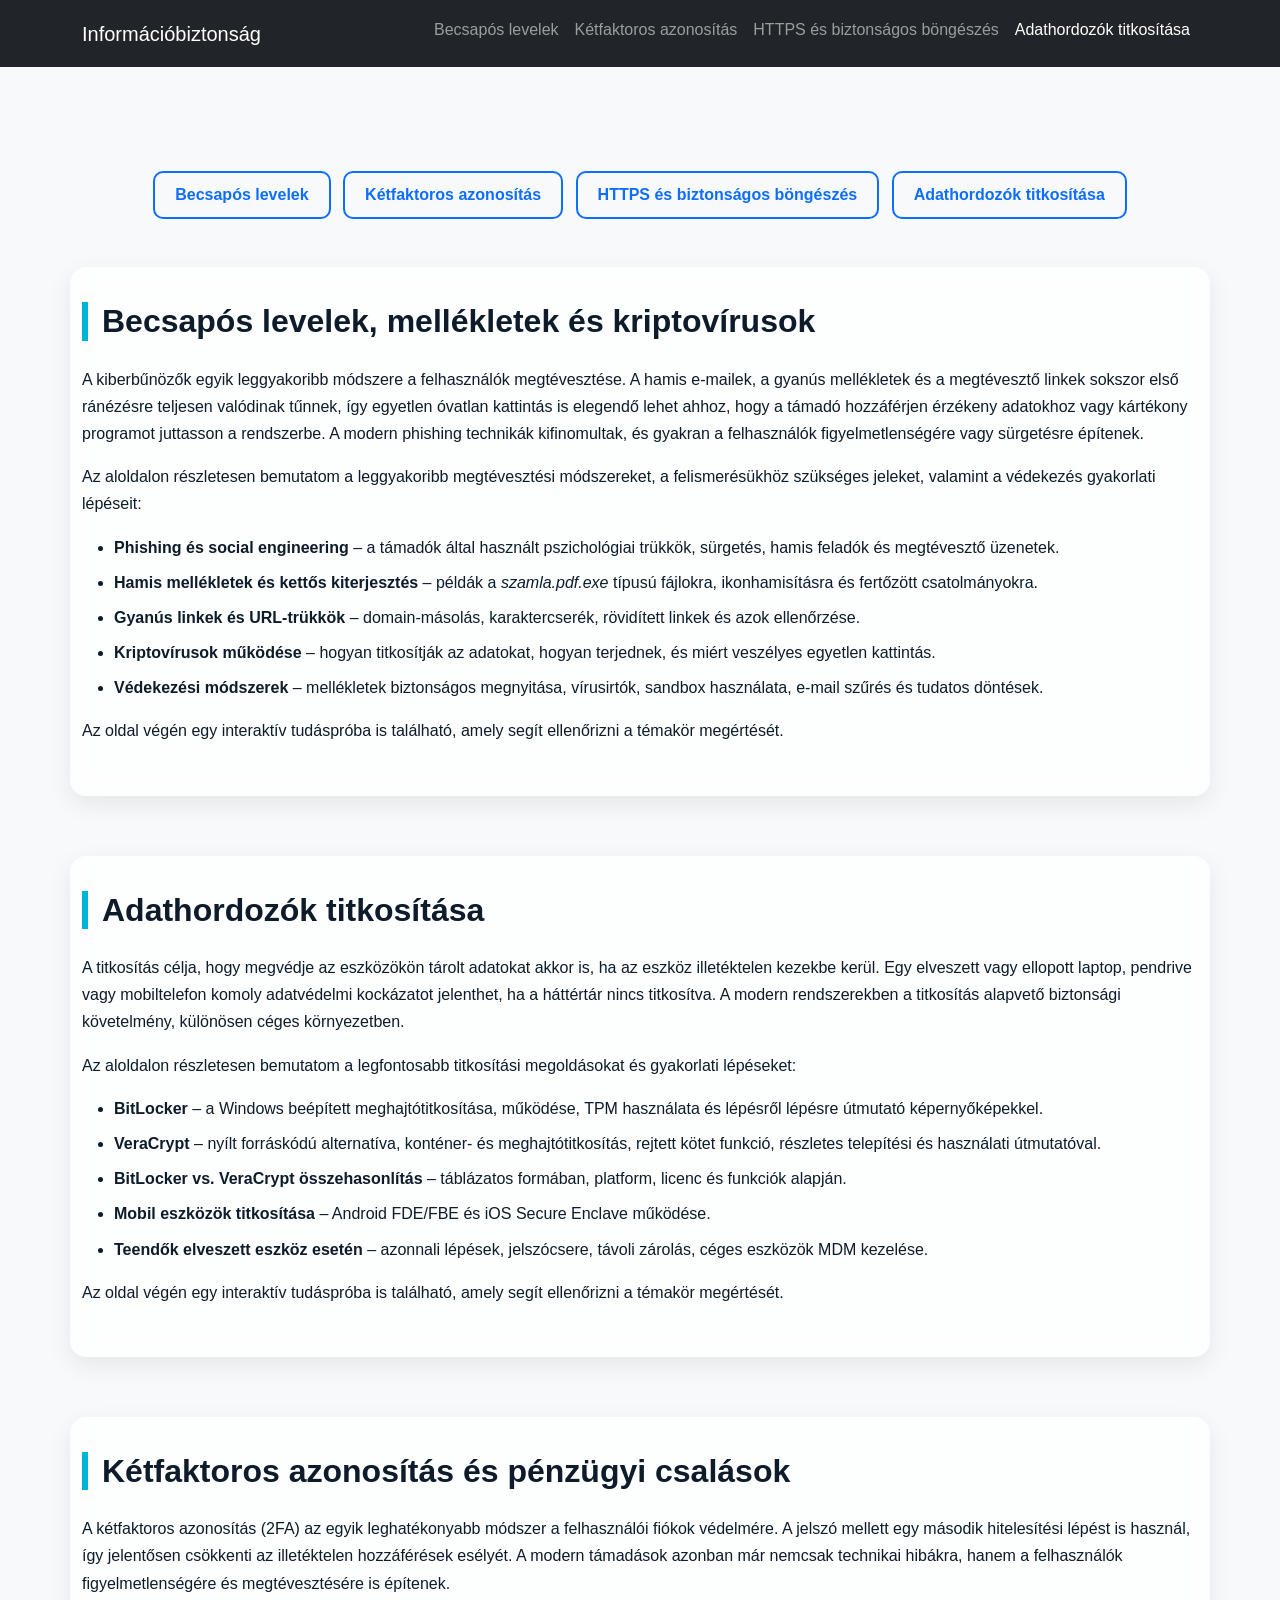
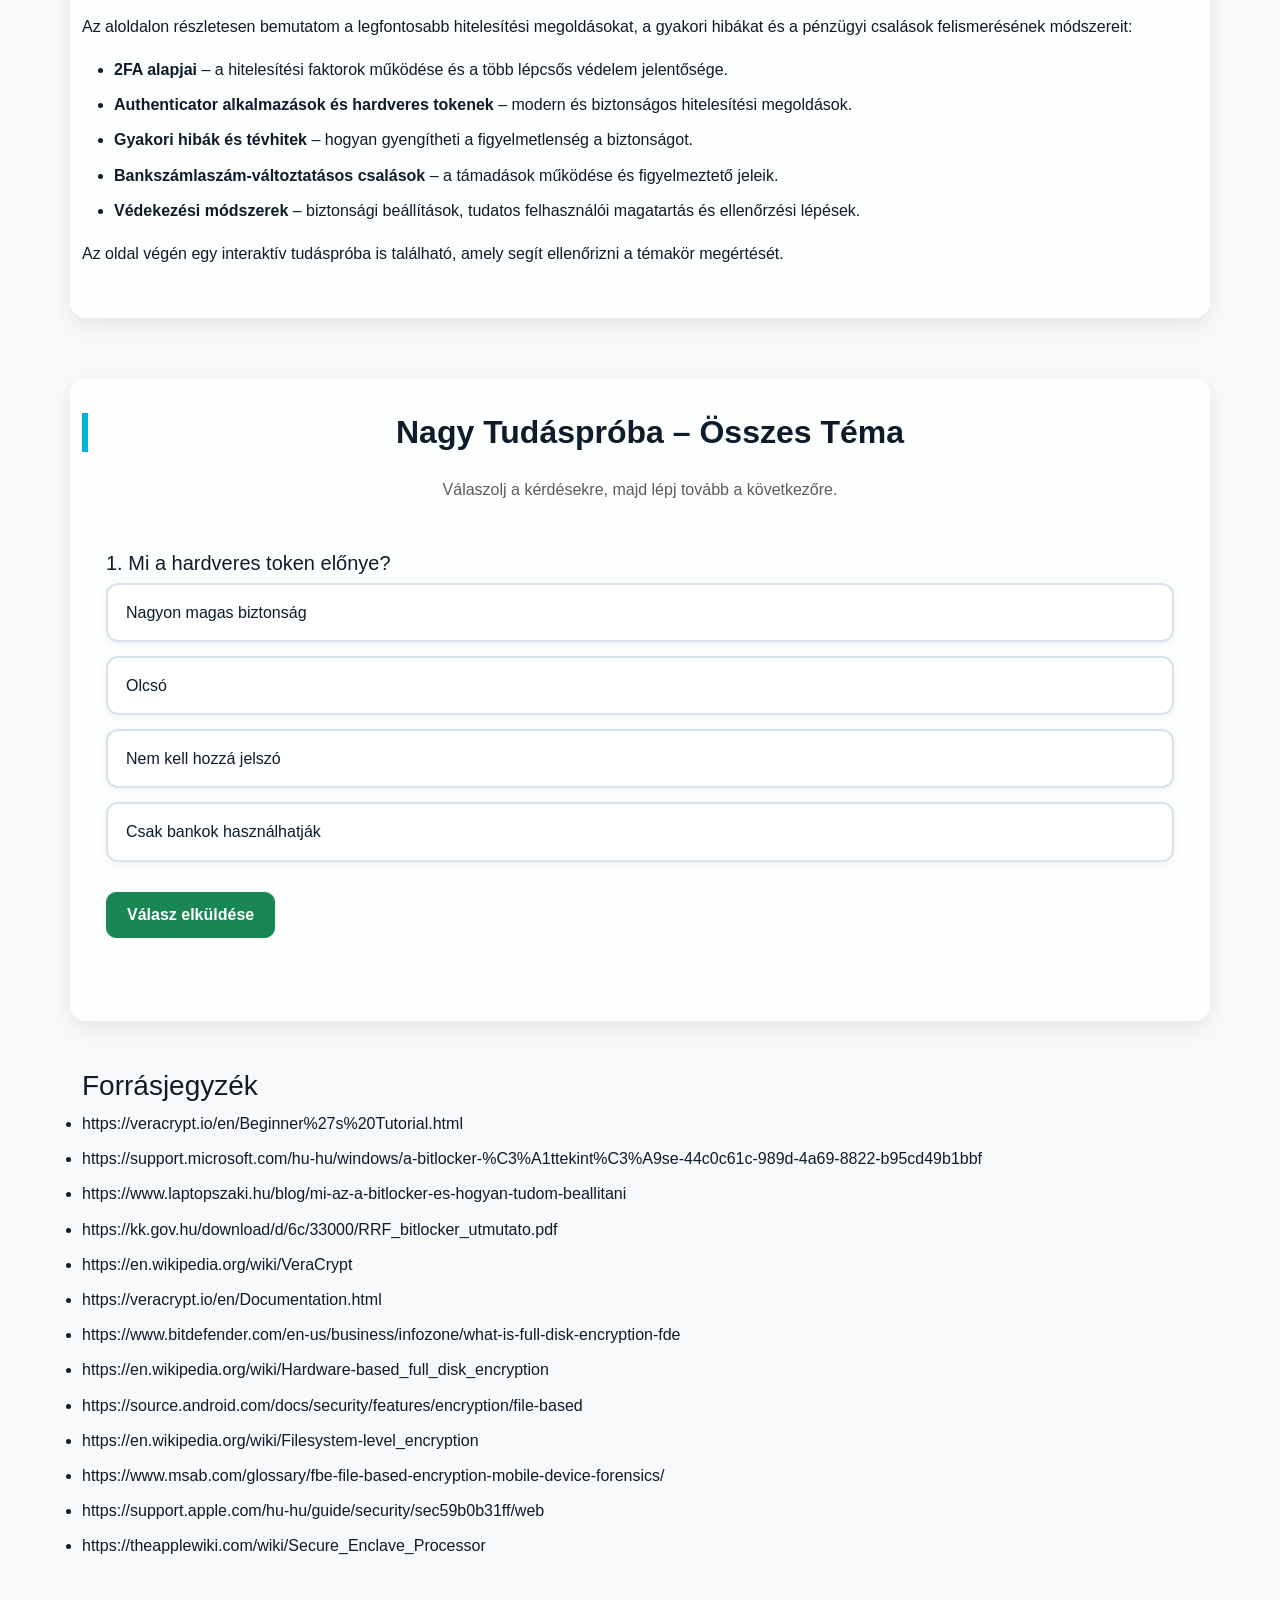
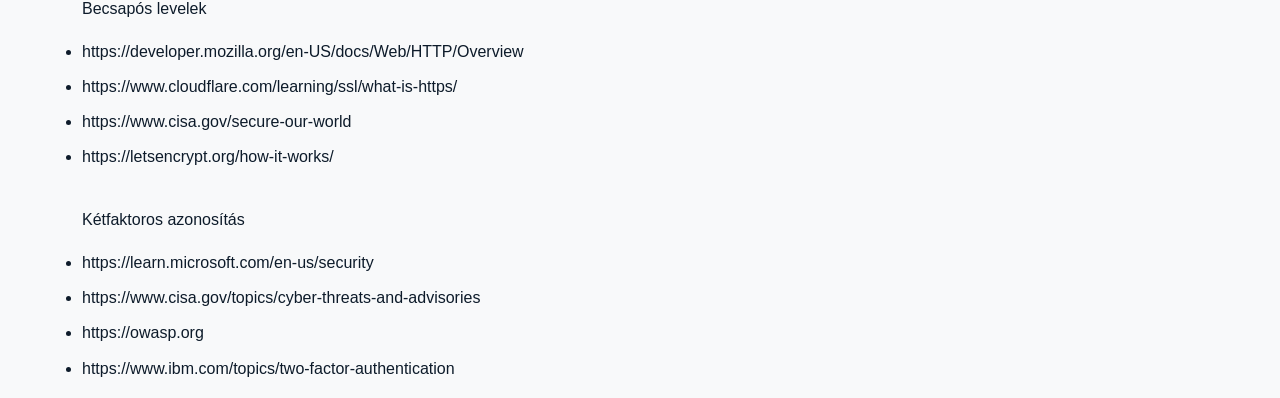
==== commit d65b1d22: "forrásjegyzék áthelyezése" ====
--- a/index.html
+++ b/index.html
@@ -764,6 +764,14 @@
     <li>https://www.cloudflare.com/learning/ssl/what-is-https/</li>
     <li>https://www.cisa.gov/secure-our-world</li>
     <li>https://letsencrypt.org/how-it-works/</li>
+
+    <br>
+    <p>Kétfaktoros azonosítás</p>
+    <li>https://learn.microsoft.com/en-us/security</li>
+    <li>https://www.cisa.gov/topics/cyber-threats-and-advisories</li>
+    <li>https://owasp.org</li>
+    <li>https://www.ibm.com/topics/two-factor-authentication</li>
+
 </ul>
 
 </body>
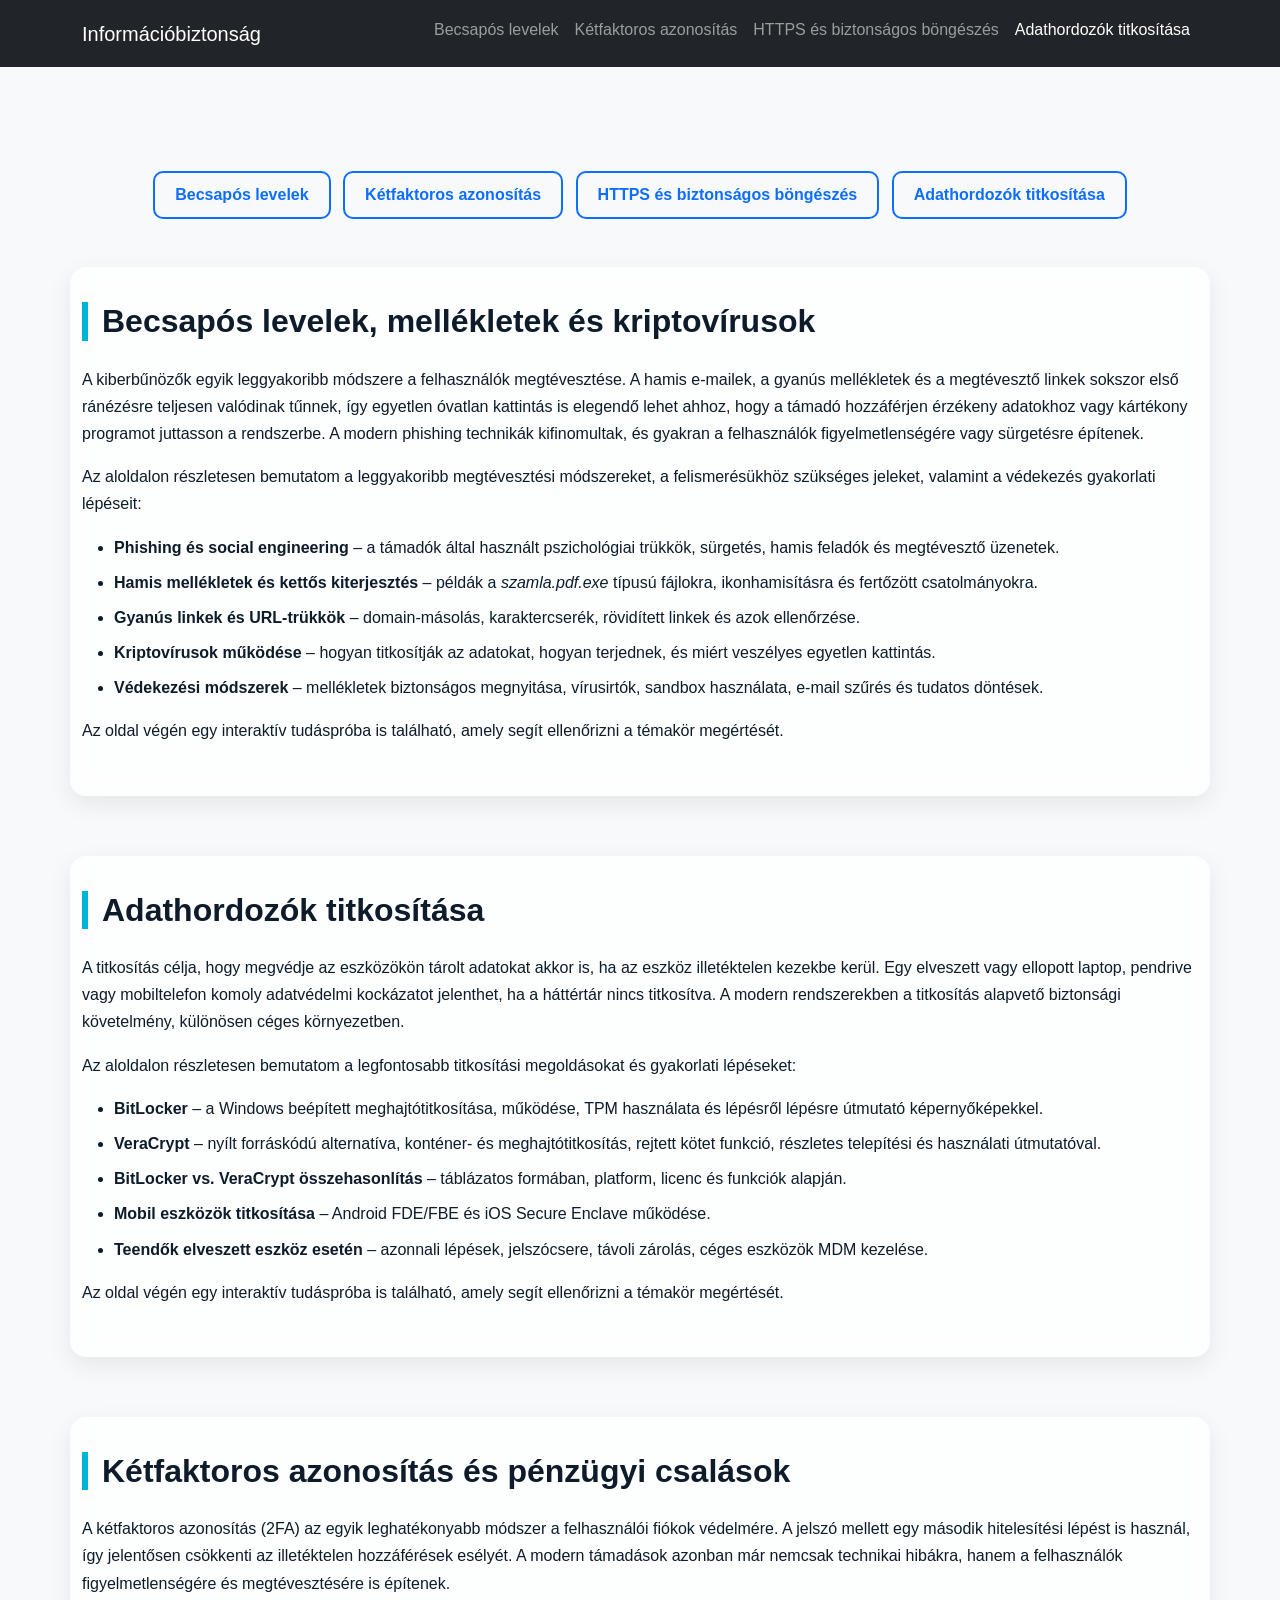
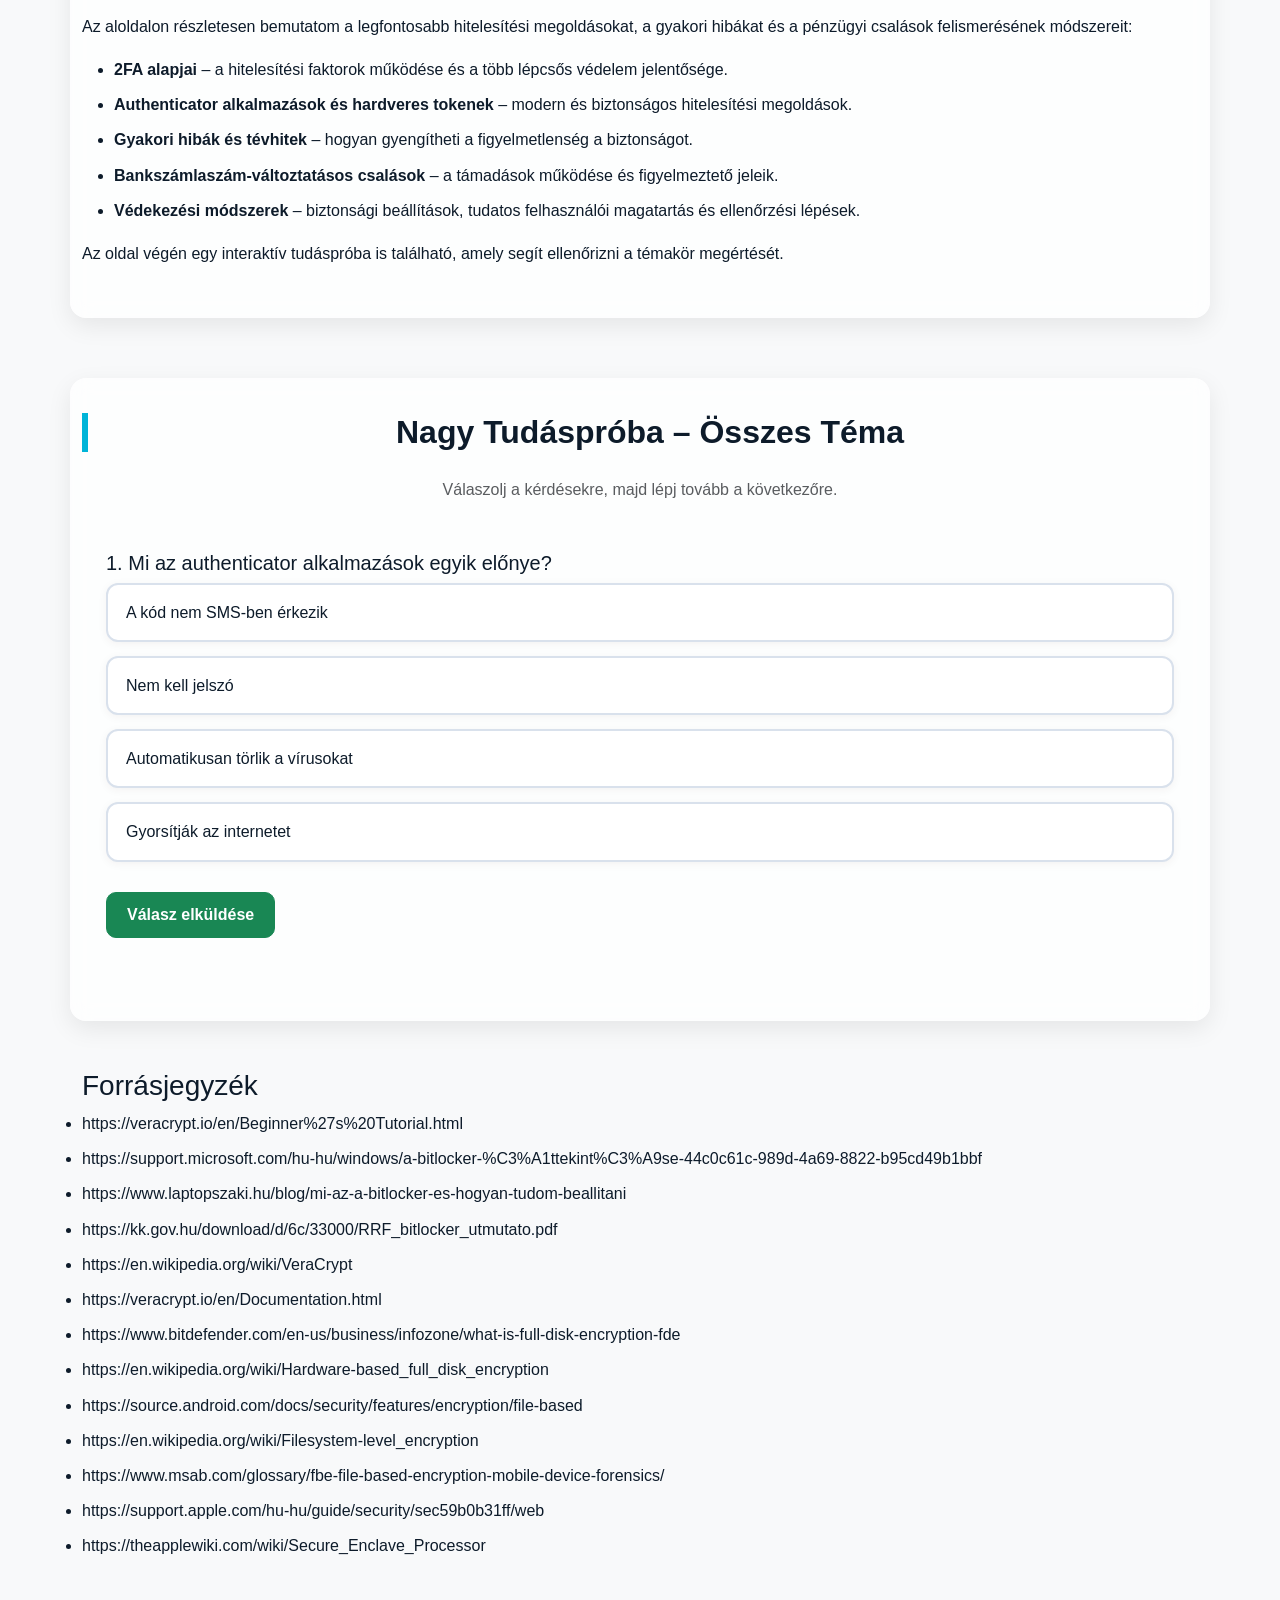
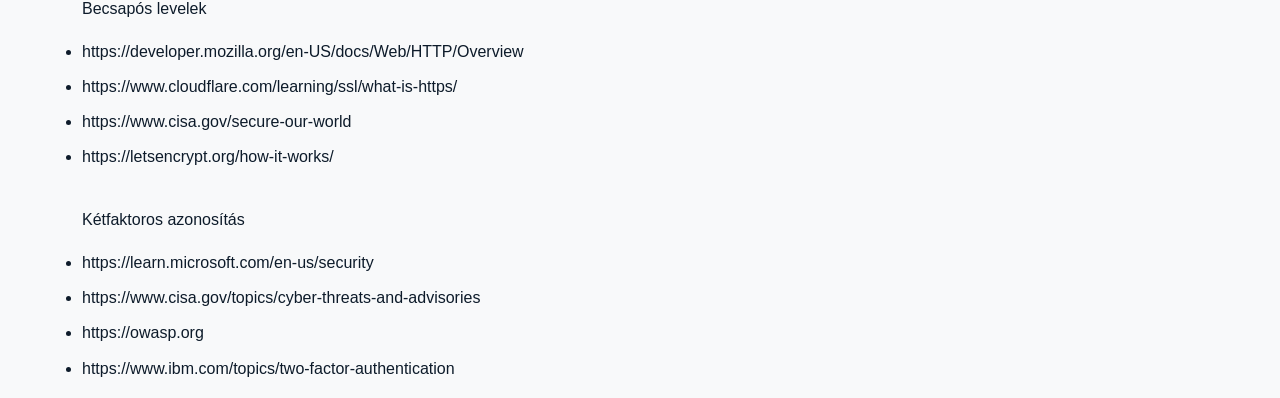
==== commit b2ff89c5: "nagy kvízhez kétfaktoros kérdések" ====
--- a/index.html
+++ b/index.html
@@ -615,7 +615,176 @@
     { question: "KÉPES – Mi a gyanús ezen a FedEx‑es SMS‑en?",
       options: ["Rövidített, ismeretlen link", "Hivatalos alkalmazásra mutat", "Semmi gyanús"],
       answer: 0,
-      image: "images/kviz4.jpg" }
+      image: "images/kviz4.jpg" },
+
+    
+    {
+    question: "Mi a kétfaktoros azonosítás célja?",
+    options: [
+        "A felhasználói fiók védelme akkor is, ha a jelszó kiszivárog",
+        "A számítógép gyorsítása",
+        "A vírusok automatikus törlése",
+        "Az internetkapcsolat titkosítása"
+    ],
+    answer: 0
+    },
+
+    {
+    question: "Melyik hitelesítési faktor tartozik a birtoklás alapú faktorok közé?",
+    options: [
+        "PIN-kód",
+        "Telefon",
+        "Ujjlenyomat",
+        "Jelszó"
+    ],
+    answer: 1
+    },
+
+    {
+    question: "Mi az SMS-alapú 2FA legnagyobb gyengesége?",
+    options: [
+        "Nem működik internet nélkül",
+        "SIM-csere támadással kijátszható",
+        "Túl rövid a kód",
+        "Csak céges környezetben használható"
+    ],
+    answer: 1
+    },
+
+    {
+    question: "Melyik authenticator alkalmazás szerepelt az anyagban?",
+    options: [
+        "Discord",
+        "Spotify",
+        "Google Authenticator",
+        "Netflix"
+    ],
+    answer: 2
+        },
+
+    {
+    question: "Mi az authenticator alkalmazások egyik előnye?",
+    options: [
+        "A kód nem SMS-ben érkezik",
+        "Nem kell jelszó",
+        "Automatikusan törlik a vírusokat",
+        "Gyorsítják az internetet"
+    ],
+    answer: 0
+    },
+
+    {
+    question: "Mi a push bombing támadás lényege?",
+    options: [
+        "A támadó sok jóváhagyási értesítést küld",
+        "A telefon túlmelegszik",
+        "Automatikusan megváltozik a jelszó",
+        "A rendszer kikapcsolja a 2FA-t"
+    ],
+    answer: 0
+    },
+
+    {
+    question: "Mi a hardveres token egyik előnye?",
+    options: [
+        "Nagyon magas biztonságot nyújt",
+        "Nem kell hozzá internet",
+        "Automatikusan menti a jelszavakat",
+        "Ingyenes"
+    ],
+    answer: 0
+    },
+
+    {   
+    question: "Mi történhet, ha a felhasználó mindenhol ugyanazt a jelszót használja?",
+    options: [
+        "Gyorsabb lesz a belépés",
+        "Más szolgáltatásokba is beléphetnek a támadók",
+        "A 2FA kikapcsol",
+        "A rendszer törli a fiókot"
+    ],
+    answer: 1
+    },
+
+    {
+    question: "Miért veszélyes a megszokásból történő jóváhagyás?",
+    options: [
+        "Illetéktelen belépést engedhet",
+        "Lassítja a telefont",
+        "Törli a hitelesítő alkalmazást",
+        "Megváltoztatja a jelszót"
+    ],
+    answer: 0
+    },
+
+    {
+    question: "Mi a bankszámlaszám-változtatásos csalás célja?",
+    options: [
+        "A pénz átirányítása a csalók számlájára",
+        "Új bankszámla nyitása",
+        "A bank szerverének túlterhelése",
+        "A felhasználó jelszavának módosítása"
+    ],
+    answer: 0
+    },
+
+    {
+    question: "Mi lehet gyanús egy pénzügyi e-mailben?",
+    options: [
+        "Sürgetés és azonnali utalási kérés",
+        "Hivatalos aláírás",
+        "Céges logó",
+        "Normál megszólítás"
+    ],
+    answer: 0
+    },
+
+    {
+    question: "Mit kell tenni bankszámlaszám-változás esetén?",
+    options: [
+        "Azonnal utalni",
+        "Telefonon is ellenőrizni a változást",
+        "Továbbítani az e-mailt",
+        "Kikapcsolni a 2FA-t"
+    ],
+    answer: 1
+    },
+
+    {
+    question: "Miért működnek még mindig sokszor a kibertámadások?",
+    options: [
+        "Az emberek figyelmetlensége miatt",
+        "Mert nincs internet",
+        "A vírusirtók hibája miatt",
+        "A monitor felbontása miatt"
+    ],
+    answer: 0
+    },
+
+    {
+    question: "Mi ajánlott SMS helyett a biztonság növelésére?",
+    options: [
+        "Authenticator alkalmazás használata",
+        "Gyengébb jelszó",
+        "Nyilvános Wi-Fi használata",
+        "A 2FA kikapcsolása"
+    ],
+    answer: 0
+    },
+
+    {
+    question: "Mi segíthet megelőzni a pénzügyi csalásokat?",
+    options: [
+        "Telefonos visszaellenőrzés",
+        "Azonnali utalás",
+        "A figyelmeztetések figyelmen kívül hagyása",
+        "Az e-mailek automatikus megnyitása"
+    ],
+    answer: 0
+    },
+
+
+
 ];
 
 function getRandomQuestions(allQuestions, count) {
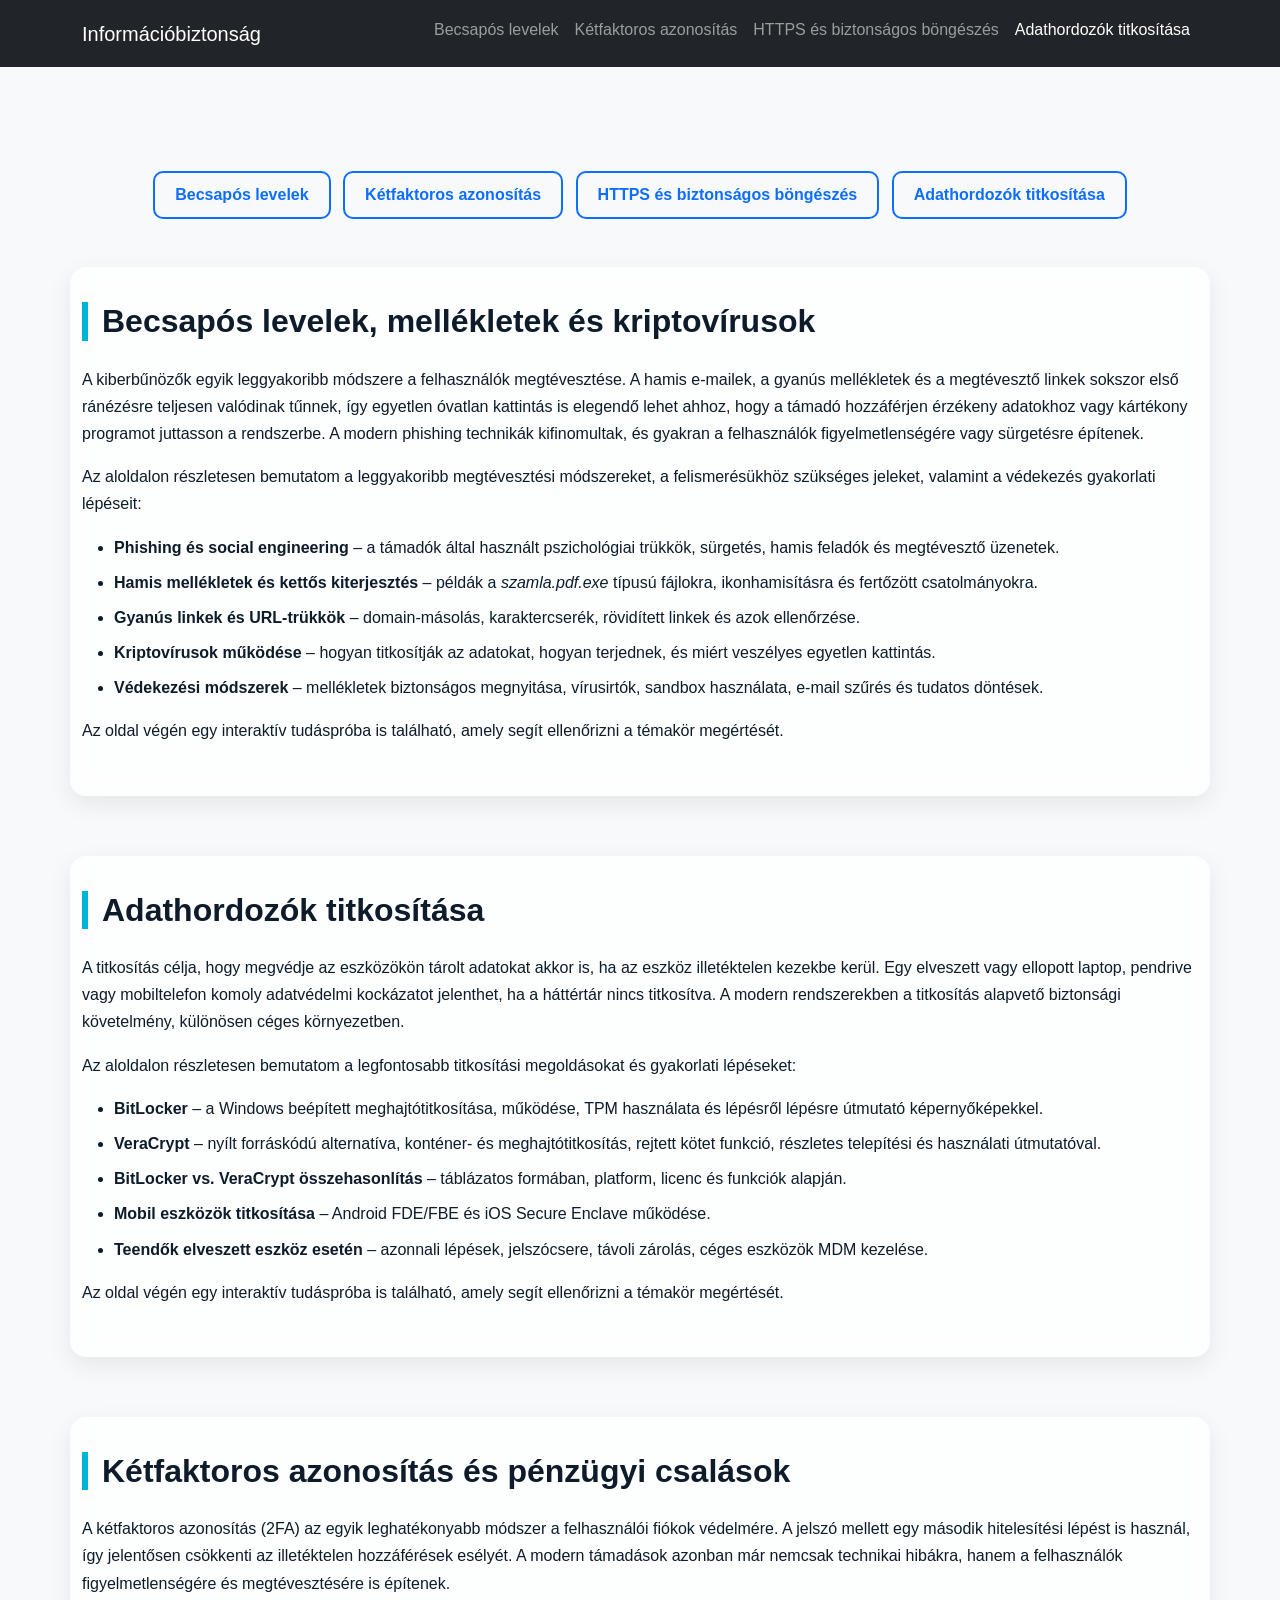
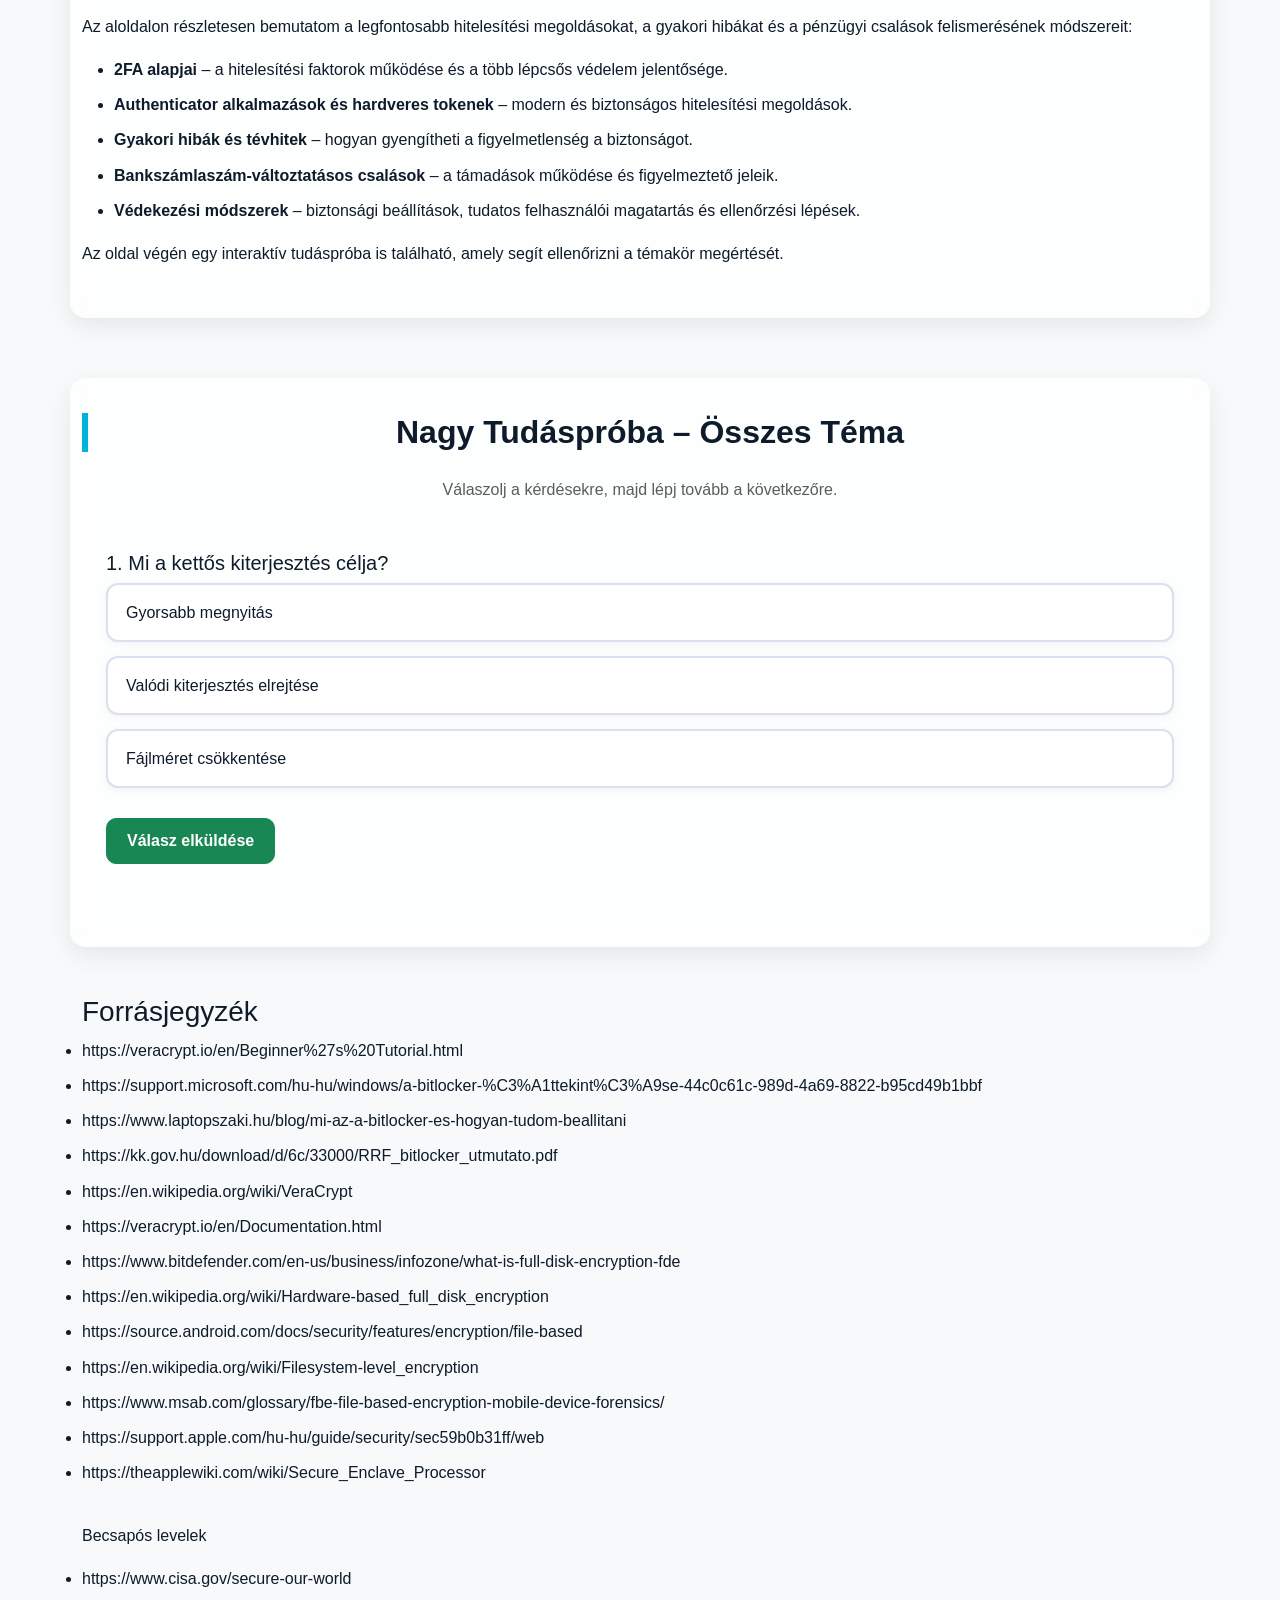
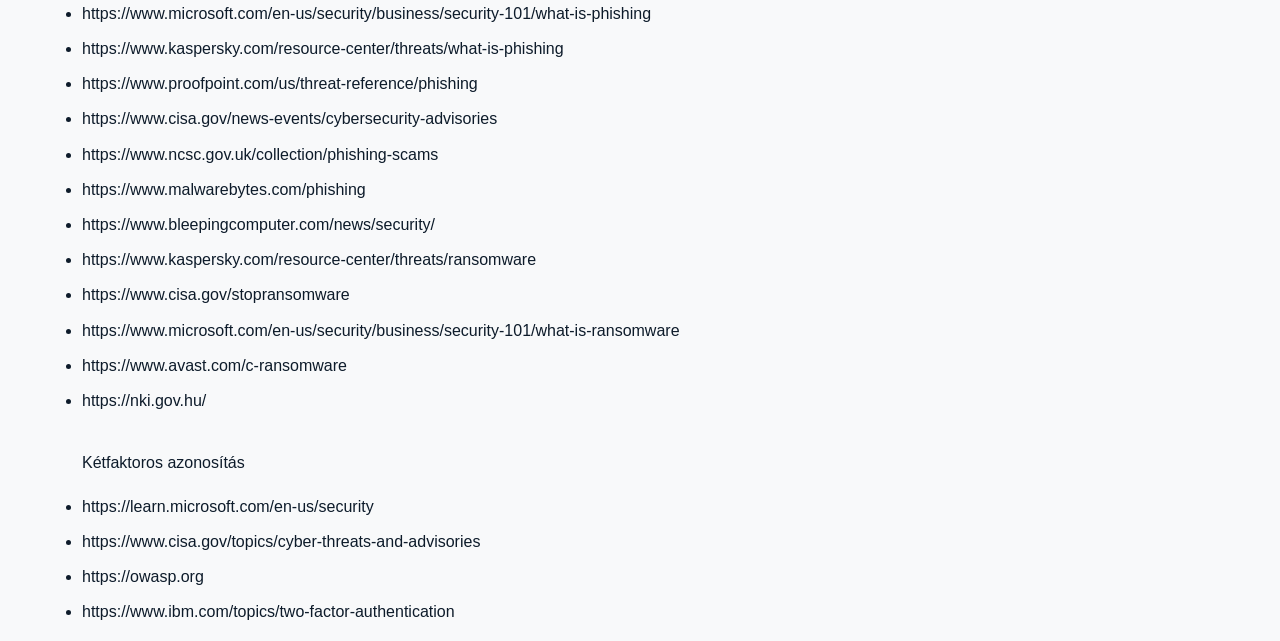
==== commit 104aa31e: "Forrásjegyzék Forrásjegyzék módosítás" ====
--- a/index.html
+++ b/index.html
@@ -929,10 +929,19 @@
     <li>https://theapplewiki.com/wiki/Secure_Enclave_Processor</li>
     <br>
     <p>Becsapós levelek</p>
-    <li>https://developer.mozilla.org/en-US/docs/Web/HTTP/Overview</li>
-    <li>https://www.cloudflare.com/learning/ssl/what-is-https/</li>
     <li>https://www.cisa.gov/secure-our-world</li>
-    <li>https://letsencrypt.org/how-it-works/</li>
+    <li>https://www.microsoft.com/en-us/security/business/security-101/what-is-phishing</li>
+    <li>https://www.kaspersky.com/resource-center/threats/what-is-phishing</li>
+    <li>https://www.proofpoint.com/us/threat-reference/phishing</li>
+    <li>https://www.cisa.gov/news-events/cybersecurity-advisories</li>
+    <li>https://www.ncsc.gov.uk/collection/phishing-scams</li>
+    <li>https://www.malwarebytes.com/phishing</li>
+    <li>https://www.bleepingcomputer.com/news/security/</li>
+    <li>https://www.kaspersky.com/resource-center/threats/ransomware</li>
+    <li>https://www.cisa.gov/stopransomware</li>
+    <li>https://www.microsoft.com/en-us/security/business/security-101/what-is-ransomware</li>
+    <li>https://www.avast.com/c-ransomware</li>
+    <li>https://nki.gov.hu/</li>
 
     <br>
     <p>Kétfaktoros azonosítás</p>
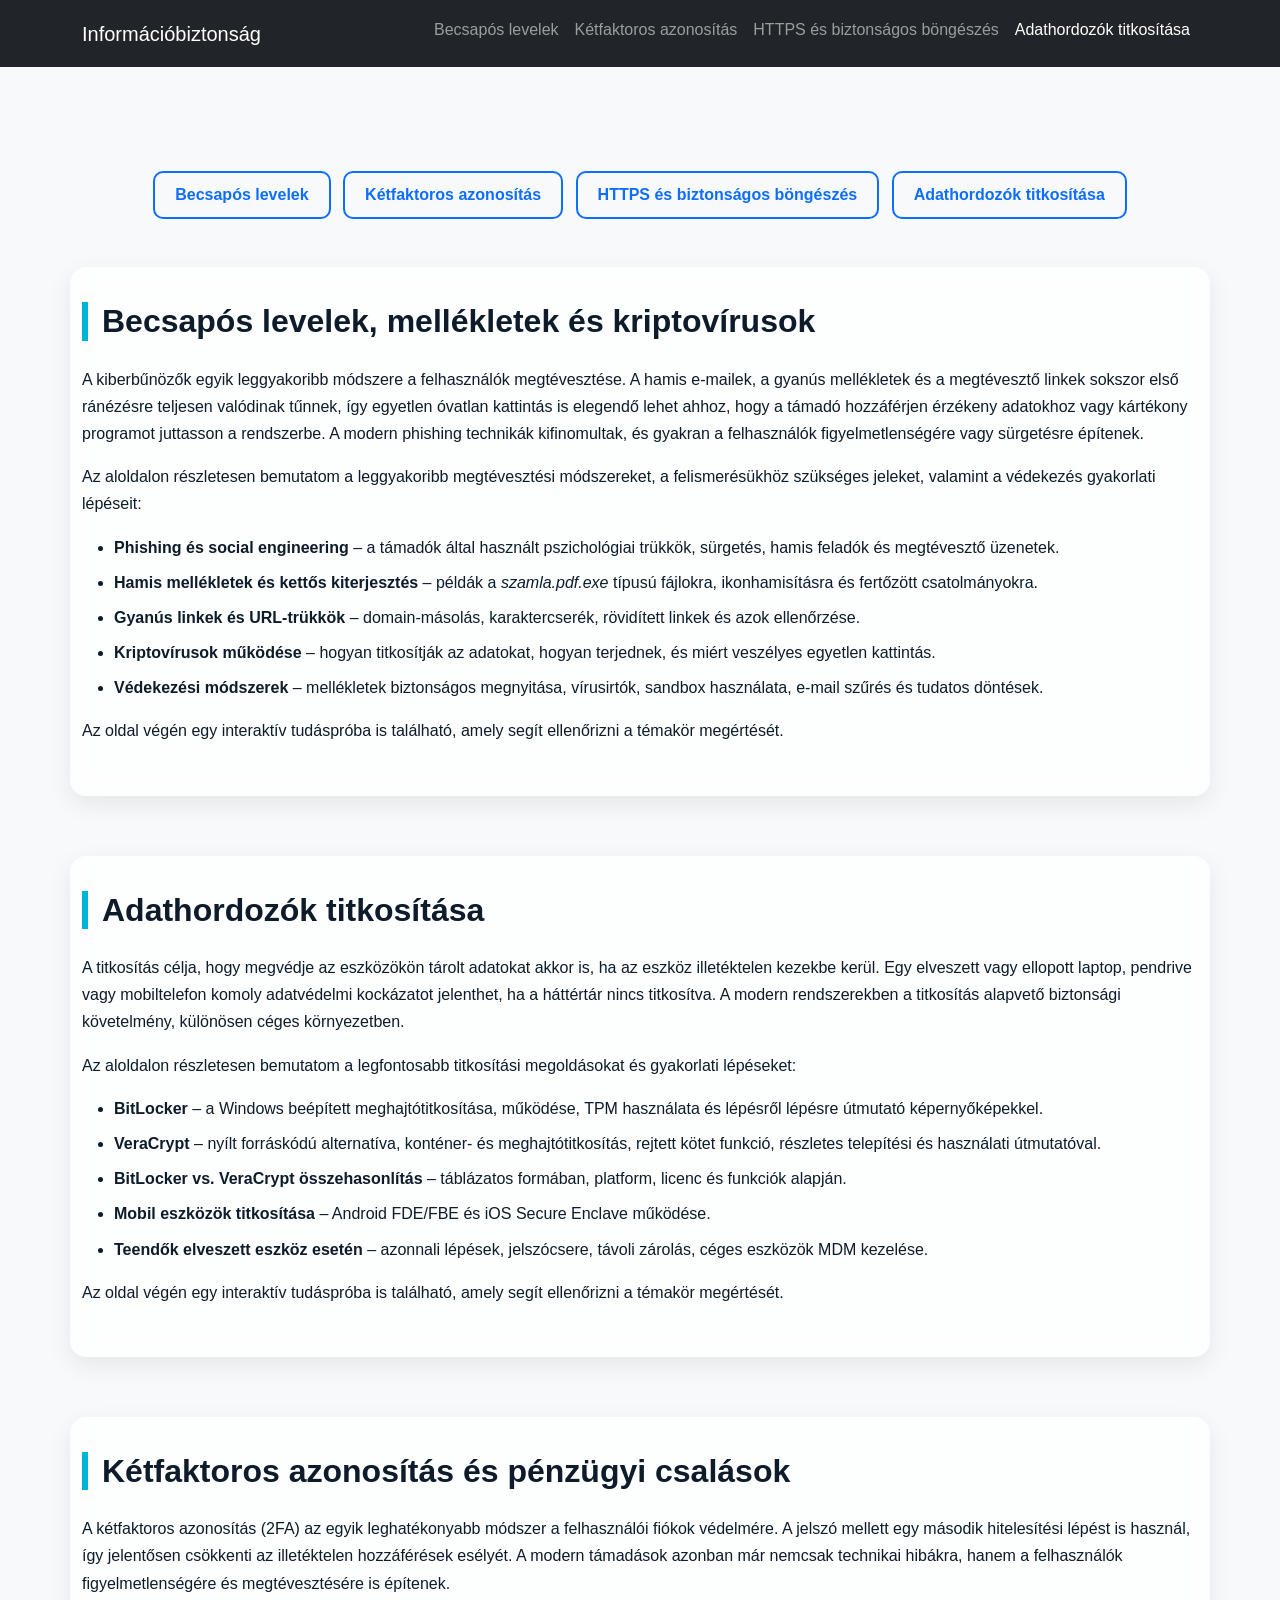
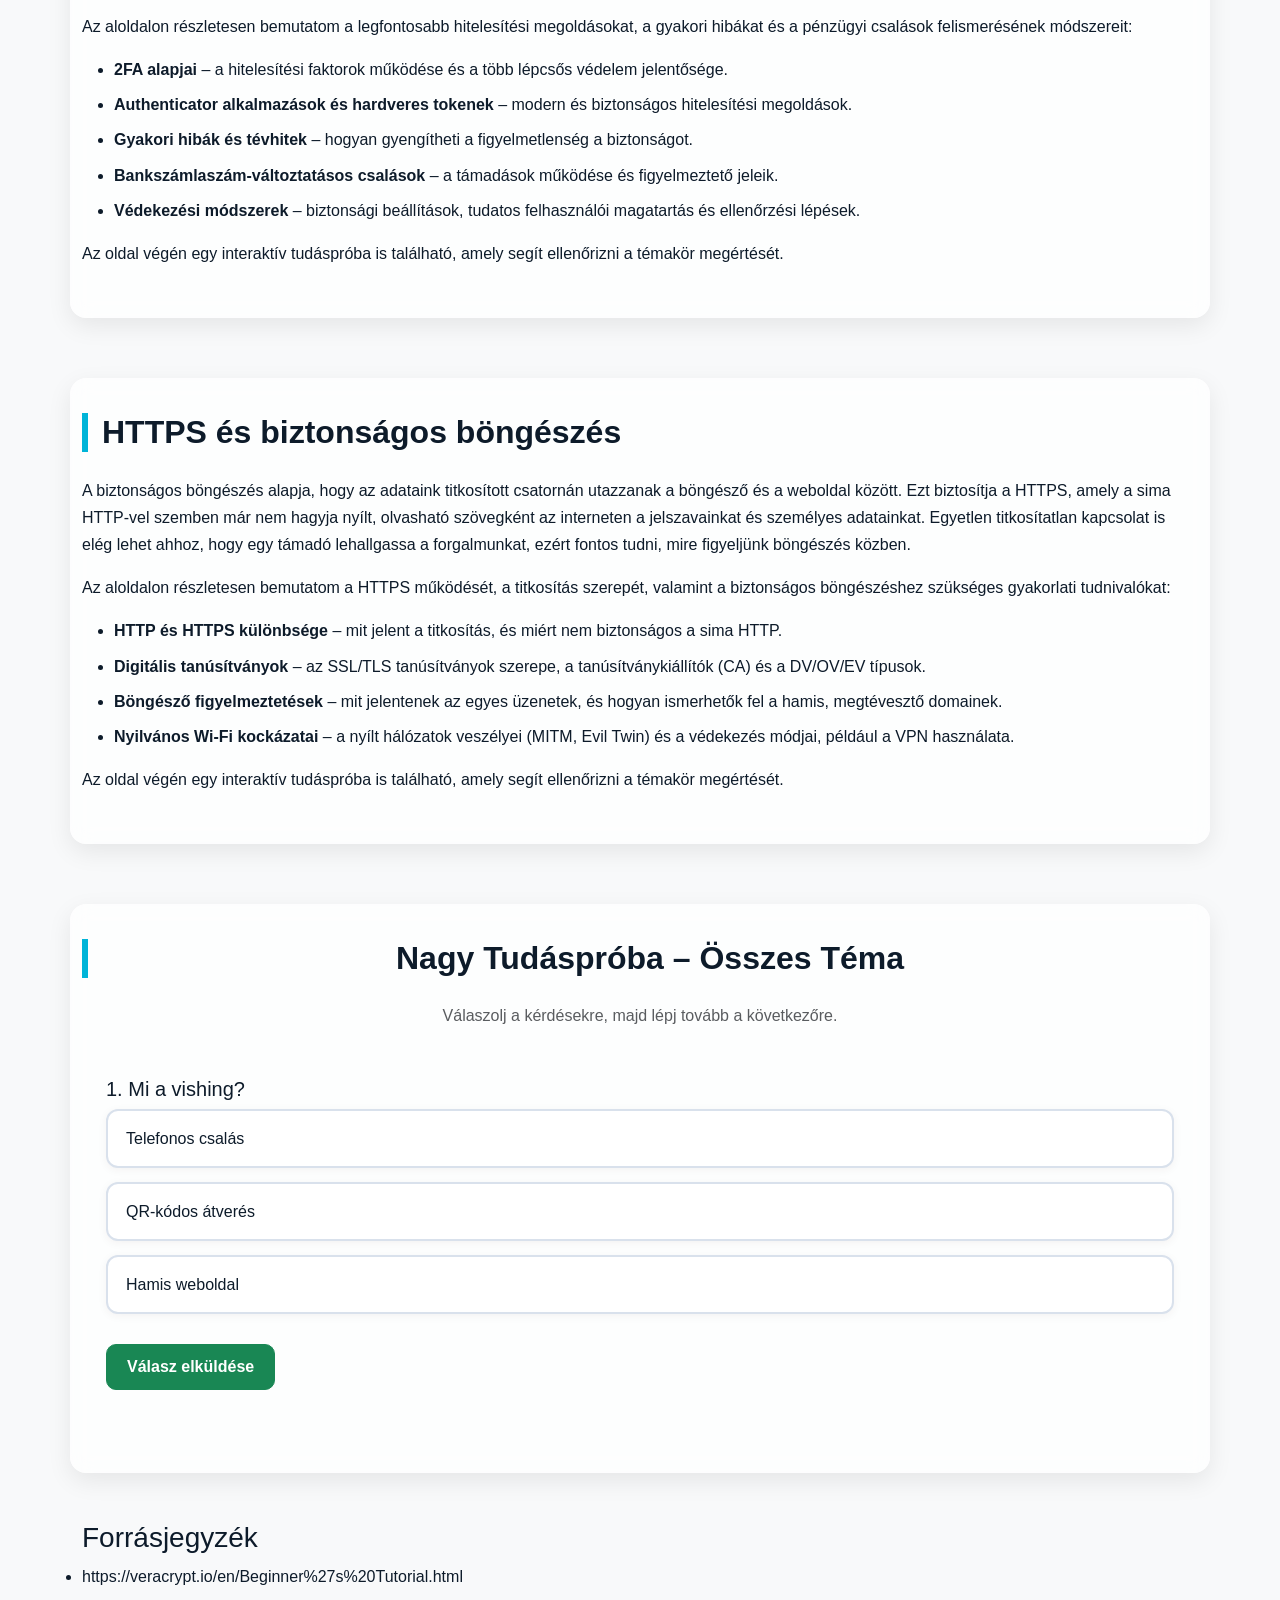
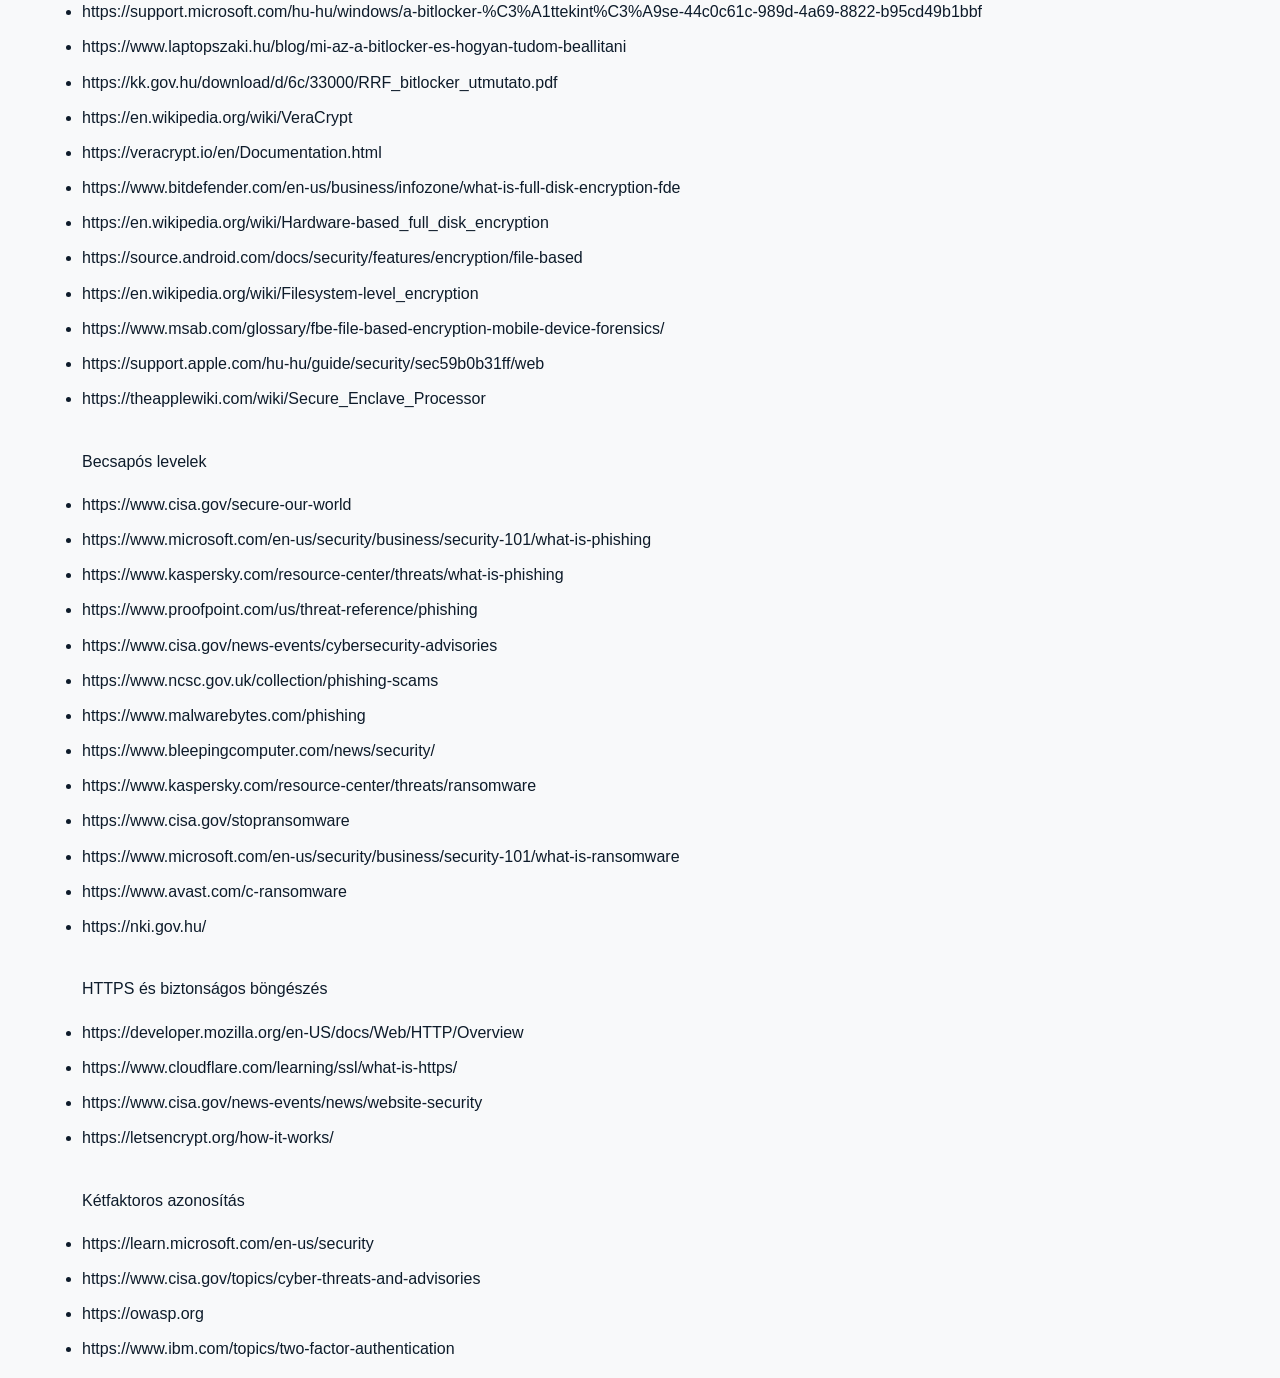
==== commit 2514d781: "HTTPS összefoglaló a főoldalon" ====
--- a/index.html
+++ b/index.html
@@ -123,6 +123,34 @@
         <li><strong>Gyakori hibák és tévhitek</strong> – hogyan gyengítheti a figyelmetlenség a biztonságot.</li>
         <li><strong>Bankszámlaszám-változtatásos csalások</strong> – a támadások működése és figyelmeztető jeleik.</li>
         <li><strong>Védekezési módszerek</strong> – biztonsági beállítások, tudatos felhasználói magatartás és ellenőrzési lépések.</li>
+    </ul>
+
+    <p>
+        Az oldal végén egy interaktív tudáspróba is található, amely segít ellenőrizni a témakör megértését.
+    </p>
+</section>
+
+<section class="container mt-5">
+    <h2 id="https">HTTPS és biztonságos böngészés</h2>
+
+    <p>
+        A biztonságos böngészés alapja, hogy az adataink titkosított csatornán utazzanak a böngésző
+        és a weboldal között. Ezt biztosítja a HTTPS, amely a sima HTTP-vel szemben már nem hagyja
+        nyílt, olvasható szövegként az interneten a jelszavainkat és személyes adatainkat. Egyetlen
+        titkosítatlan kapcsolat is elég lehet ahhoz, hogy egy támadó lehallgassa a forgalmunkat,
+        ezért fontos tudni, mire figyeljünk böngészés közben.
+    </p>
+
+    <p>
+        Az aloldalon részletesen bemutatom a HTTPS működését, a titkosítás szerepét, valamint a
+        biztonságos böngészéshez szükséges gyakorlati tudnivalókat:
+    </p>
+
+    <ul>
+        <li><strong>HTTP és HTTPS különbsége</strong> – mit jelent a titkosítás, és miért nem biztonságos a sima HTTP.</li>
+        <li><strong>Digitális tanúsítványok</strong> – az SSL/TLS tanúsítványok szerepe, a tanúsítványkiállítók (CA) és a DV/OV/EV típusok.</li>
+        <li><strong>Böngésző figyelmeztetések</strong> – mit jelentenek az egyes üzenetek, és hogyan ismerhetők fel a hamis, megtévesztő domainek.</li>
+        <li><strong>Nyilvános Wi-Fi kockázatai</strong> – a nyílt hálózatok veszélyei (MITM, Evil Twin) és a védekezés módjai, például a VPN használata.</li>
     </ul>
 
     <p>
@@ -942,7 +970,12 @@
     <li>https://www.microsoft.com/en-us/security/business/security-101/what-is-ransomware</li>
     <li>https://www.avast.com/c-ransomware</li>
     <li>https://nki.gov.hu/</li>
-
+    <br>
+    <p>HTTPS és biztonságos böngészés</p>
+    <li>https://developer.mozilla.org/en-US/docs/Web/HTTP/Overview</li>
+    <li>https://www.cloudflare.com/learning/ssl/what-is-https/</li>
+    <li>https://www.cisa.gov/news-events/news/website-security</li>
+    <li>https://letsencrypt.org/how-it-works/</li>
     <br>
     <p>Kétfaktoros azonosítás</p>
     <li>https://learn.microsoft.com/en-us/security</li>
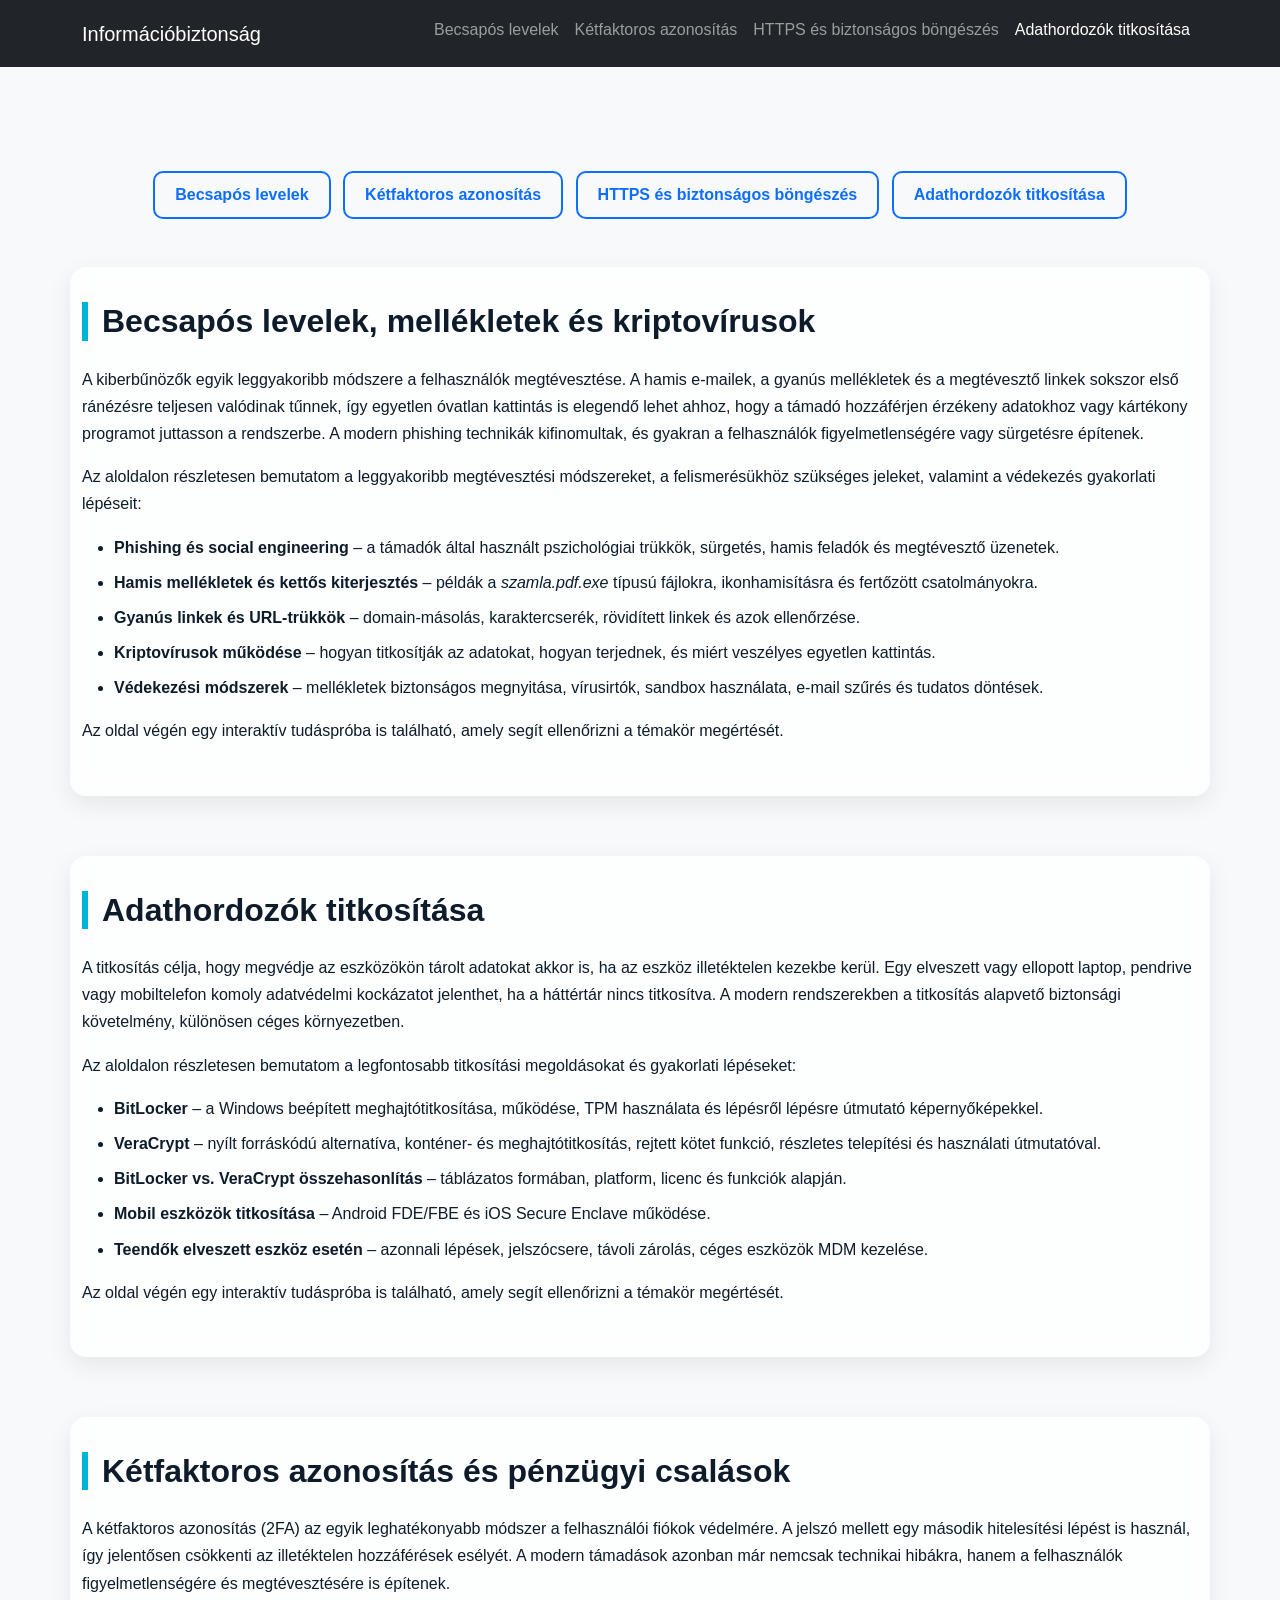
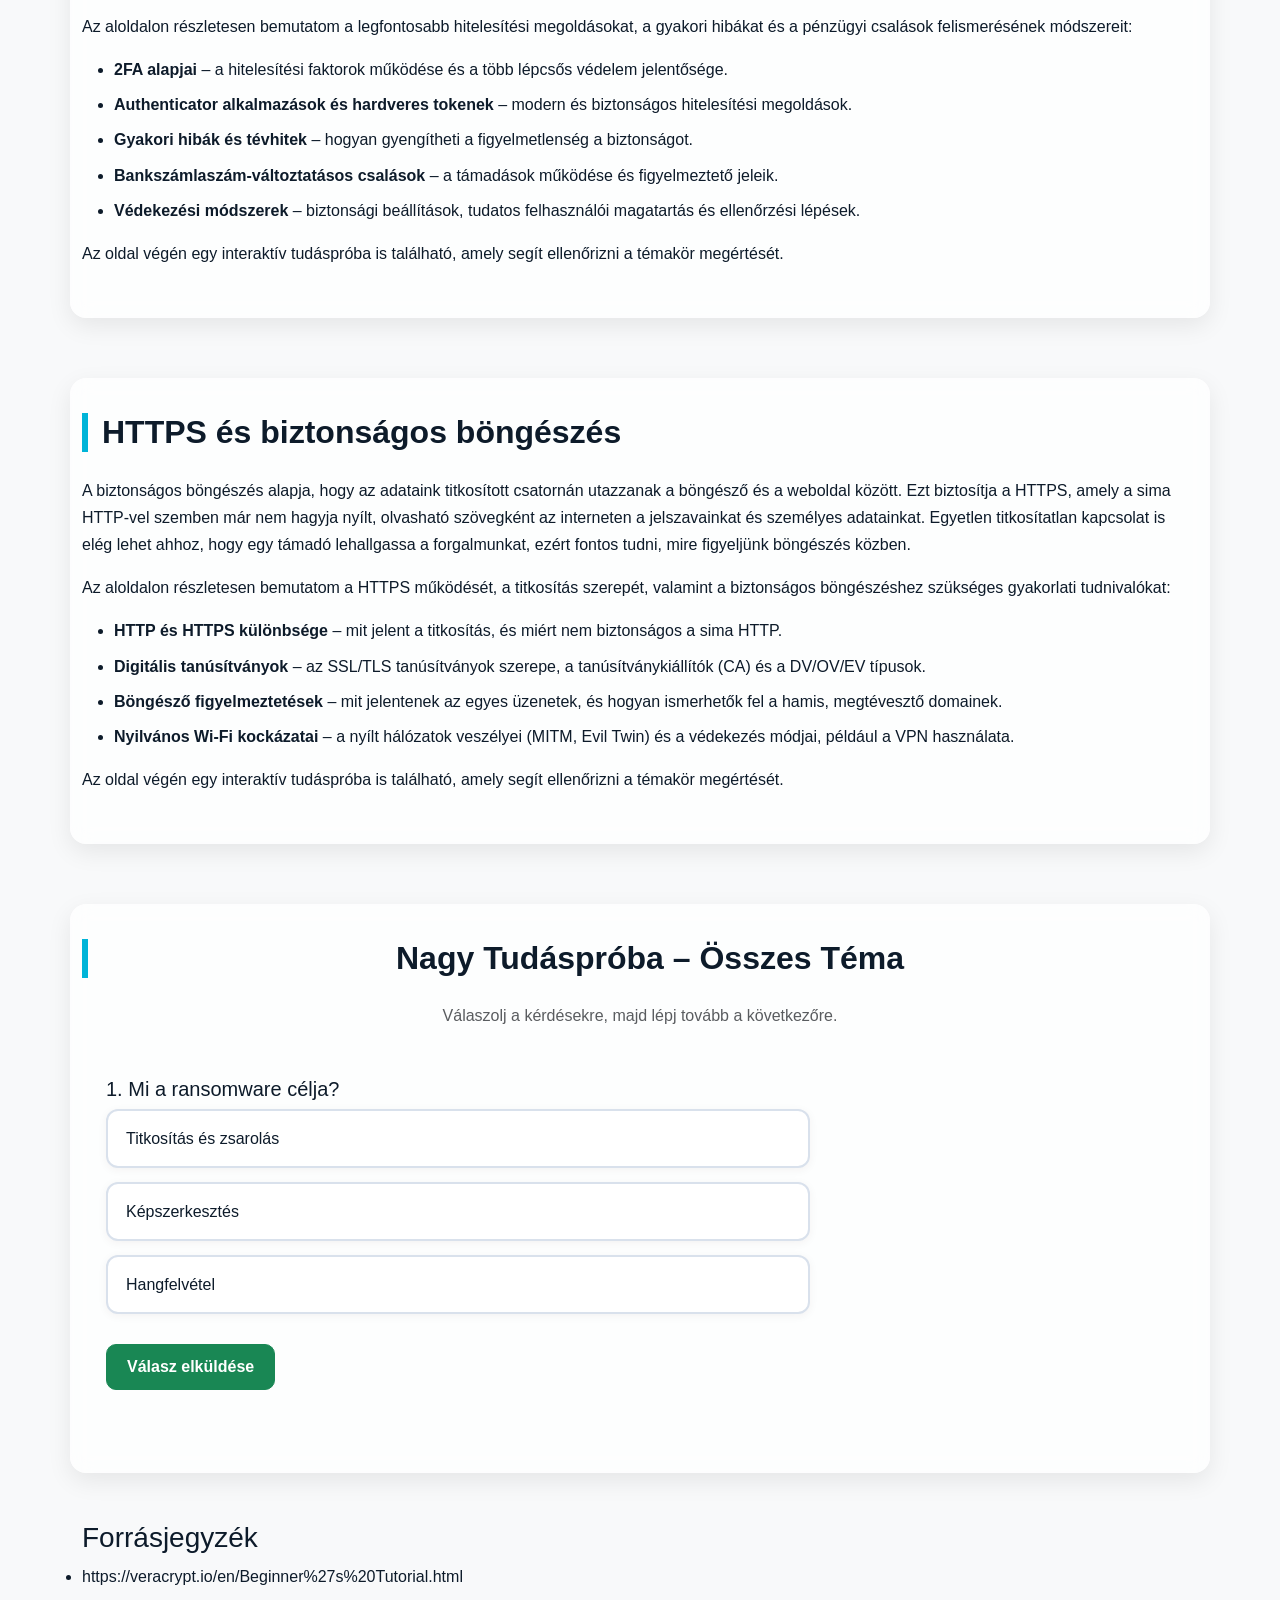
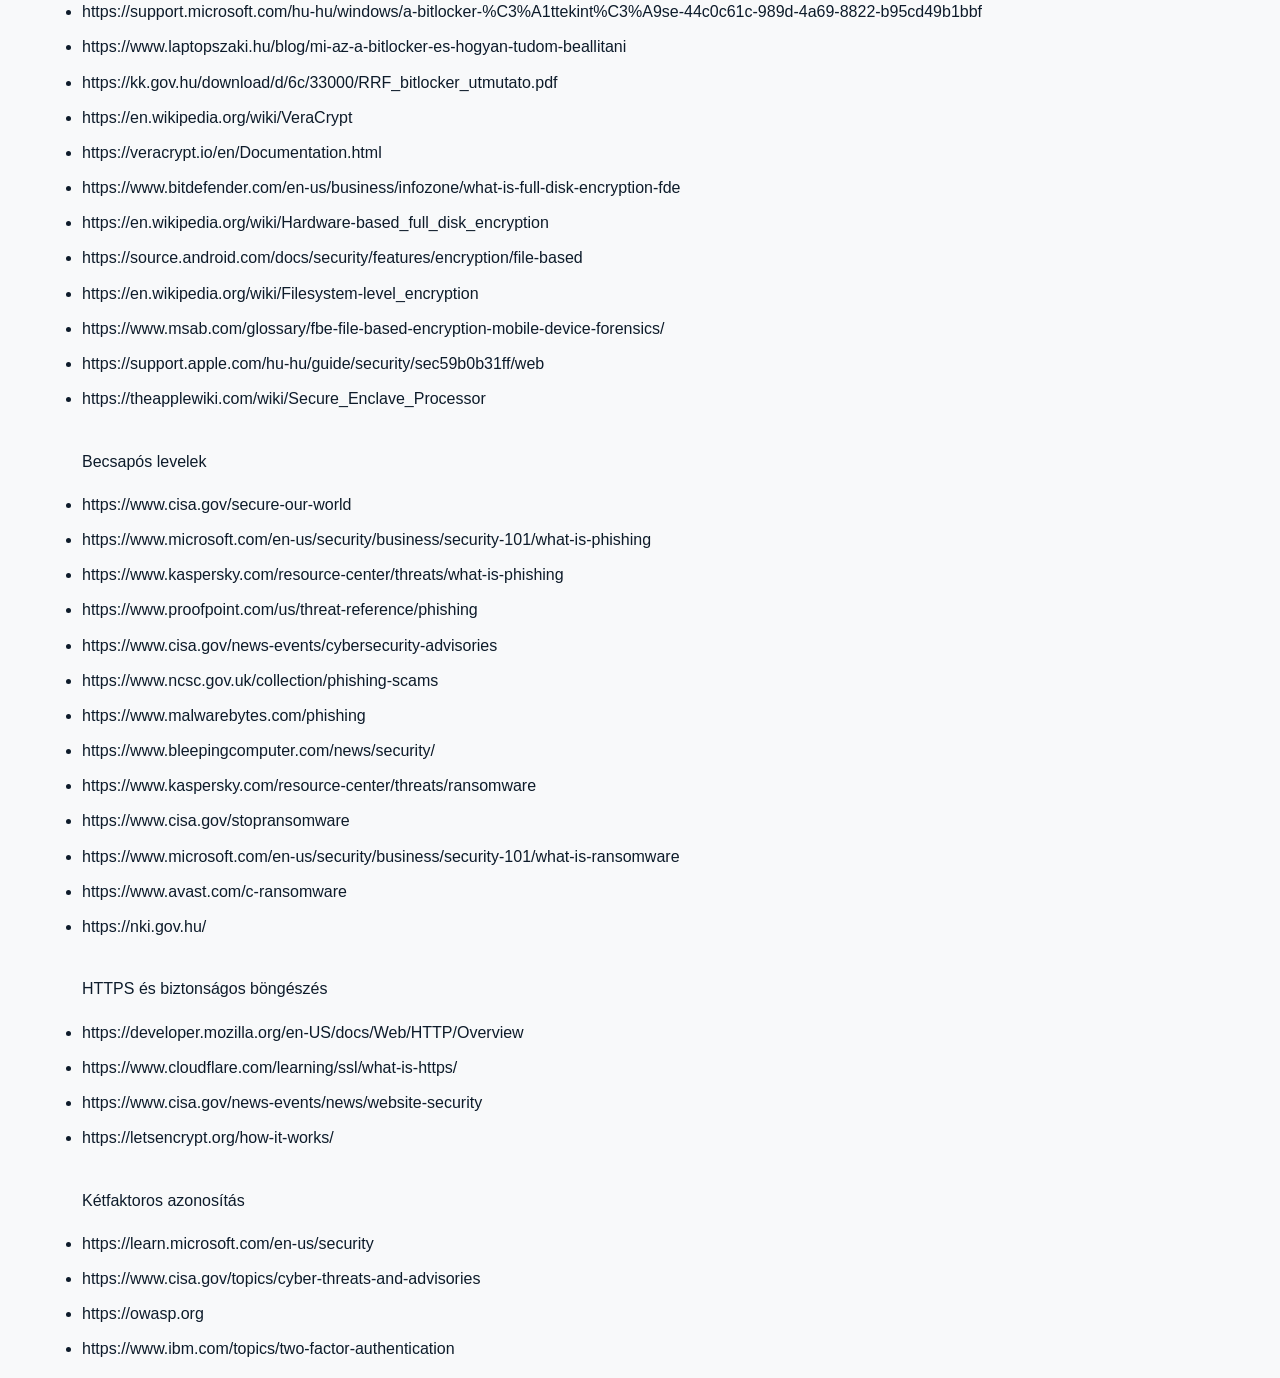
==== commit 9b4ba214: "Főoldal javítás Főoldal quiz javítása képes kérdés esetén. A kérdés a bal oldalon a kép a jobb oldal" ====
--- a/index.html
+++ b/index.html
@@ -846,17 +846,28 @@
     }
 
     box.innerHTML = `
-    ${imageHTML}
-    <h5>${currentIndex + 1}. ${q.question}</h5>
-
-    ${q.options.map((opt, i) => `
-        <div class="quiz-option" onclick="selectOption(${i})" id="opt-${i}">
-            ${opt}
-        </div>
-    `).join("")}
-
-    <button class="btn btn-success mt-3" onclick="submitAnswer()">Válasz elküldése</button>
+<div class="row align-items-start">
+
+    <div class="col-md-8">
+        <h5>${currentIndex + 1}. ${q.question}</h5>
+
+        ${q.options.map((opt, i) => `
+            <div class="quiz-option" onclick="selectOption(${i})" id="opt-${i}">
+                ${opt}
+            </div>
+        `).join("")}
+
+        <button class="btn btn-success mt-3" onclick="submitAnswer()">Válasz elküldése</button>
+    </div>
+
+    
+    <div class="col-md-4 mb-3 text-center">
+        ${imageHTML}
+    </div>
+
+</div>
 `;
+
 
 }
 
